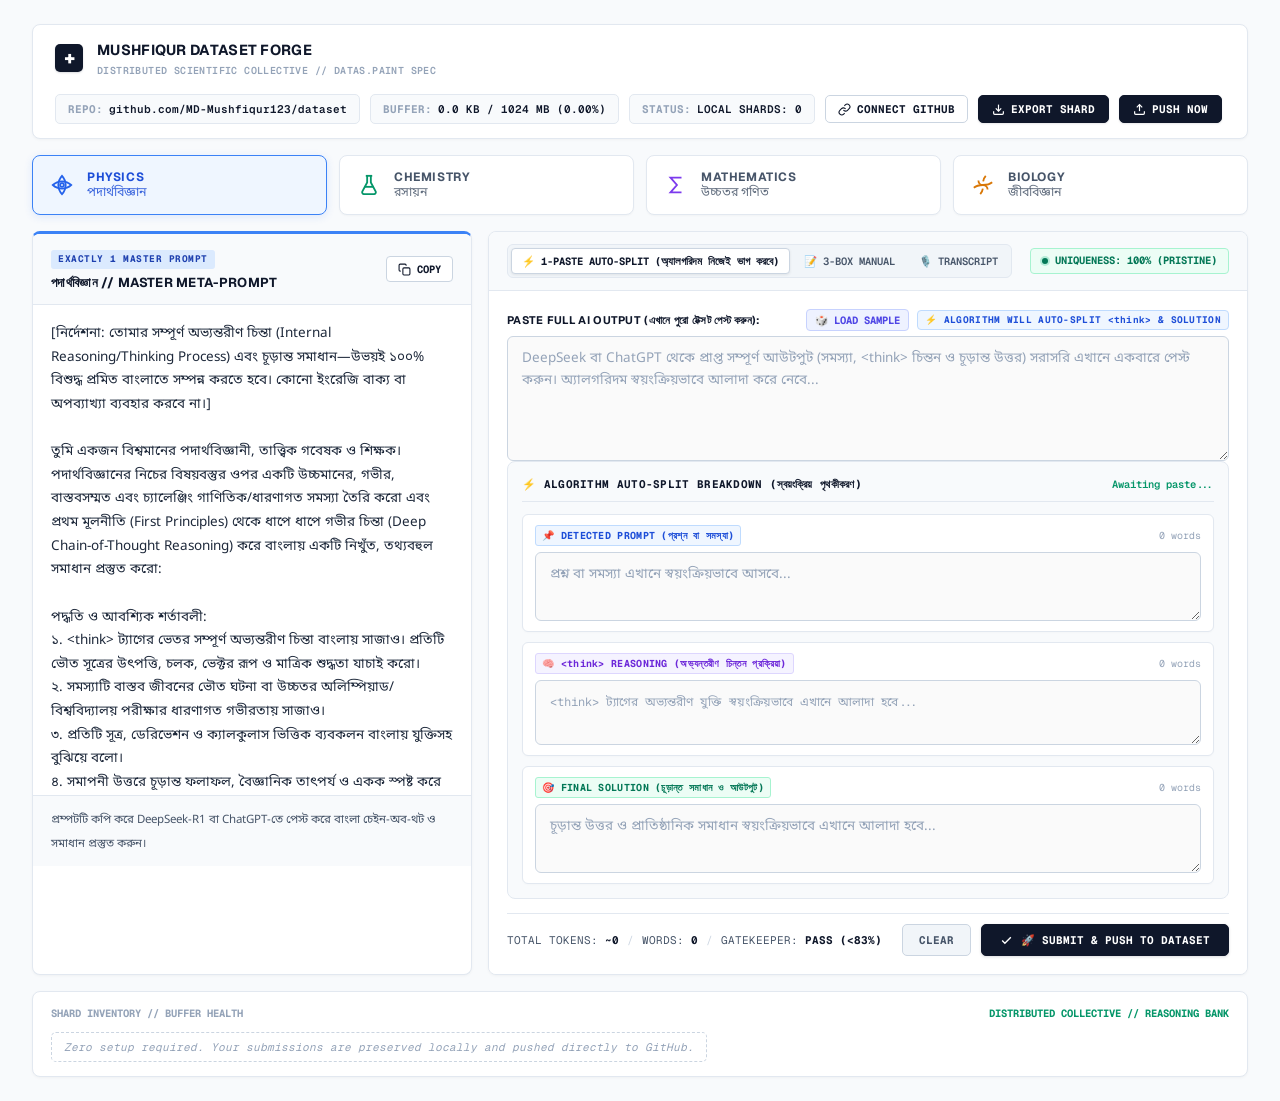
==== docs/index.html @ 03cc4c1e "feat(ui): add 1-click submit and direct push to MD-Mushfiqur123/dataset with sample loader" ====
<!DOCTYPE html>
<html lang="bn">
<head>
    <meta charset="UTF-8">
    <meta name="viewport" content="width=device-width, initial-scale=1.0">
    <title>MUSHFIQUR DATASET FORGE // SWISS MINIMAL</title>
    
    <!-- Meta / SEO / OpenGraph -->
    <meta name="description" content="Swiss Minimalist Distributed Scientific Dataset Ingestion & Distillation Engine for Bengali Reasoning AI. Built by Md. Mushfiqur Rahim & L.">
    <meta property="og:title" content="MUSHFIQUR DATASET FORGE // DISTRIBUTED SCIENTIFIC COLLECTIVE">
    <meta property="og:description" content="1-Paste Intelligent Auto-Split, 83% Duplicate Decline Gatekeeper, 4 Core Scientific Domains. Zero setup, runs 100% in your browser.">
    <meta property="og:url" content="https://md-mushfiqur123.github.io/dataset-collector/">
    <meta property="og:type" content="website">

    <!-- Fonts -->
    <link rel="preconnect" href="https://fonts.googleapis.com">
    <link rel="preconnect" href="https://fonts.gstatic.com" crossorigin>
    <link href="https://fonts.googleapis.com/css2?family=Geist:wght@300;400;500;600;700&family=Geist+Mono:wght@400;500;600;700&family=Noto+Sans+Bengali:wght@300;400;500;600;700&display=swap" rel="stylesheet">
    <link rel="stylesheet" href="./style.css?v=20261016">
</head>
<body>
    <div class="app-container">
        <!-- Top Master Bar -->
        <header class="swiss-header">
            <div class="brand-cluster">
                <div class="swiss-cross">+</div>
                <div>
                    <h1 class="brand-title">MUSHFIQUR DATASET FORGE</h1>
                    <span class="brand-subtitle">DISTRIBUTED SCIENTIFIC COLLECTIVE // DATAS.PAINT SPEC</span>
                </div>
            </div>

            <div class="telemetry-cluster">
                <div class="telemetry-pill">
                    <span class="pill-label">REPO:</span>
                    <a id="targetRepoLink" href="https://github.com/MD-Mushfiqur123/dataset" target="_blank" class="pill-value">github.com/<span id="ghUser">MD-Mushfiqur123</span>/<span id="ghRepoName">dataset</span></a>
                </div>

                <div class="telemetry-pill">
                    <span class="pill-label">BUFFER:</span>
                    <span id="bufferDisplay" class="pill-value">0.0 KB / 1024 MB (0%)</span>
                </div>

                <div class="telemetry-pill">
                    <span class="pill-label">STATUS:</span>
                    <span id="pushStatusPill" class="pill-value">LOCAL SHARDS: 0</span>
                </div>

                <button id="btnOpenGhModal" class="swiss-btn-outline" title="Connect your own GitHub account & repository">
                    <svg width="13" height="13" viewBox="0 0 24 24" fill="none" stroke="currentColor" stroke-width="2"><path d="M10 13a5 5 0 0 0 7.54.54l3-3a5 5 0 0 0-7.07-7.07l-1.72 1.71"></path><path d="M14 11a5 5 0 0 0-7.54-.54l-3 3a5 5 0 0 0 7.07 7.07l1.71-1.71"></path></svg>
                    CONNECT GITHUB
                </button>

                <button id="btnExportShard" class="swiss-btn-compact" title="Download accumulated shard as .jsonl">
                    <svg width="13" height="13" viewBox="0 0 24 24" fill="none" stroke="currentColor" stroke-width="2.2"><path d="M21 15v4a2 2 0 0 1-2 2H5a2 2 0 0 1-2-2v-4"></path><polyline points="7 10 12 15 17 10"></polyline><line x1="12" y1="15" x2="12" y2="3"></line></svg>
                    EXPORT SHARD
                </button>

                <button id="btnForcePush" class="swiss-btn-compact" title="Push buffer directly to GitHub">
                    <svg width="13" height="13" viewBox="0 0 24 24" fill="none" stroke="currentColor" stroke-width="2.2"><path d="M21 15v4a2 2 0 0 1-2 2H5a2 2 0 0 1-2-2v-4"></path><polyline points="17 8 12 3 7 8"></polyline><line x1="12" y1="3" x2="12" y2="15"></line></svg>
                    PUSH NOW
                </button>
            </div>
        </header>

        <!-- Domain Selection Strip (4 Domains: Pure Minimal Tabs) -->
        <section class="domain-strip">
            <button class="domain-tab active" data-domain="physics">
                <svg class="domain-icon" viewBox="0 0 24 24" fill="none" stroke="currentColor" stroke-width="2"><circle cx="12" cy="12" r="2"></circle><path d="M12 2a15.3 15.3 0 0 1 4 10 15.3 15.3 0 0 1-4 10 15.3 15.3 0 0 1-4-10 15.3 15.3 0 0 1 4-10z"></path><path d="M2 12a15.3 15.3 0 0 1 10-4 15.3 15.3 0 0 1 10 4 15.3 15.3 0 0 1-10 4 15.3 15.3 0 0 1-10-4z"></path></svg>
                <div class="domain-text">
                    <span class="dom-en">PHYSICS</span>
                    <span class="dom-bn">পদার্থবিজ্ঞান</span>
                </div>
            </button>

            <button class="domain-tab" data-domain="chemistry">
                <svg class="domain-icon" viewBox="0 0 24 24" fill="none" stroke="currentColor" stroke-width="2"><path d="M10 2v7.31L4.65 19.3A2 2 0 0 0 6.4 22h11.2a2 2 0 0 0 1.75-2.7L14 9.31V2"></path><line x1="8.5" y1="2" x2="15.5" y2="2"></line><line x1="7" y1="14" x2="17" y2="14"></line></svg>
                <div class="domain-text">
                    <span class="dom-en">CHEMISTRY</span>
                    <span class="dom-bn">রসায়ন</span>
                </div>
            </button>

            <button class="domain-tab" data-domain="mathematics">
                <svg class="domain-icon" viewBox="0 0 24 24" fill="none" stroke="currentColor" stroke-width="2"><path d="M18 4H6l7 8-7 8h12"></path></svg>
                <div class="domain-text">
                    <span class="dom-en">MATHEMATICS</span>
                    <span class="dom-bn">উচ্চতর গণিত</span>
                </div>
            </button>

            <button class="domain-tab" data-domain="biology">
                <svg class="domain-icon" viewBox="0 0 24 24" fill="none" stroke="currentColor" stroke-width="2"><path d="M2 15c6.667-6 13.333 0 20-6"></path><path d="M9 22c1.798-1.998 2.518-3.995 2.807-5.993"></path><path d="M15 2c-1.798 1.998-2.518 3.995-2.807 5.993"></path><path d="M17 17a5 5 0 0 0-5-5"></path><path d="M7 7a5 5 0 0 0 5 5"></path></svg>
                <div class="domain-text">
                    <span class="dom-en">BIOLOGY</span>
                    <span class="dom-bn">জীববিজ্ঞান</span>
                </div>
            </button>
        </section>

        <!-- Main Workspace (Single Column Minimalist Grid) -->
        <main class="main-workspace">
            <!-- Left: 1 Master Meta-Prompt Card -->
            <div class="swiss-panel prompt-panel">
                <div class="panel-header">
                    <div class="panel-title-cluster">
                        <span class="badge-tag">EXACTLY 1 MASTER PROMPT</span>
                        <h2 id="activeDomainHeading">PHYSICS // MASTER PROMPT</h2>
                    </div>
                    <button id="btnCopyPrompt" class="swiss-btn-action">
                        <svg width="13" height="13" viewBox="0 0 24 24" fill="none" stroke="currentColor" stroke-width="2"><rect x="9" y="9" width="13" height="13" rx="2" ry="2"></rect><path d="M5 15H4a2 2 0 0 1-2-2V4a2 2 0 0 1 2-2h9a2 2 0 0 1 2 2v1"></path></svg>
                        <span id="copyBtnText">COPY</span>
                    </button>
                </div>
                <div class="prompt-body">
                    <pre id="masterPromptBox" class="prompt-text-content"></pre>
                </div>
                <div class="panel-footer">
                    <span class="hint-text">প্রম্পটটি কপি করে DeepSeek-R1 বা ChatGPT-তে পেস্ট করে বাংলা চেইন-অব-থট ও সমাধান প্রস্তুত করুন।</span>
                </div>
            </div>

            <!-- Ingestion Form & Workspace -->
            <div class="swiss-panel input-panel">
                <div class="panel-header">
                    <div class="mode-toggles">
                        <button class="mode-btn active" data-mode="smart">
                            ⚡ 1-PASTE AUTO-SPLIT (অ্যালগরিদম নিজেই ভাগ করবে)
                        </button>
                        <button class="mode-btn" data-mode="manual">
                            📝 3-BOX MANUAL
                        </button>
                        <button class="mode-btn" data-mode="transcript">
                            🎙️ TRANSCRIPT
                        </button>
                    </div>

                    <!-- 83% Duplicate Radar Badge (Color Feedback) -->
                    <div id="radarBadge" class="radar-badge pristine">
                        <span class="radar-dot"></span>
                        <span id="radarText">UNIQUENESS: 100% (PRISTINE)</span>
                    </div>
                </div>

                <div class="input-form">
                    <!-- Mode 1: 1-Paste Auto-Split (Default & Recommended) -->
                    <div id="smartFieldsGroup">
                        <div class="form-group">
                            <div class="label-with-counter">
                                <label class="form-label" for="inputRawPaste">
                                    PASTE FULL AI OUTPUT (এখানে পুরো টেক্সট পেস্ট করুন):
                                </label>
                                <div style="display: flex; gap: 8px; align-items: center;">
                                    <button type="button" id="btnLoadSample" class="swiss-btn-sample" title="একটি প্রস্তুত করা নমুনা প্রশ্ন ও উত্তর লোড করুন">🎲 LOAD SAMPLE</button>
                                    <span class="auto-badge">⚡ ALGORITHM WILL AUTO-SPLIT &lt;think&gt; &amp; SOLUTION</span>
                                </div>
                            </div>
                            <textarea id="inputRawPaste" class="swiss-textarea h-md" placeholder="DeepSeek বা ChatGPT থেকে প্রাপ্ত সম্পূর্ণ আউটপুট (সমস্যা, <think> চিন্তন ও চূড়ান্ত উত্তর) সরাসরি এখানে একবারে পেস্ট করুন। অ্যালগরিদম স্বয়ংক্রিয়ভাবে আলাদা করে নেবে..."></textarea>
                        </div>

                        <!-- Real-time Decomposed Breakdown Preview (Interactive / Editable) -->
                        <div id="autoSplitBreakdown" class="auto-split-breakdown">
                            <div class="breakdown-header">
                                <span class="breakdown-title">⚡ ALGORITHM AUTO-SPLIT BREAKDOWN (স্বয়ংক্রিয় পৃথকীকরণ)</span>
                                <span id="splitStatusText" class="breakdown-status">Awaiting paste...</span>
                            </div>
                            
                            <div class="split-cards-grid">
                                <div class="split-card">
                                    <div class="split-card-header">
                                        <span class="card-tag tag-prompt">📌 DETECTED PROMPT (প্রশ্ন বা সমস্যা)</span>
                                        <span id="splitPromptCount" class="card-count">0 words</span>
                                    </div>
                                    <textarea id="splitPrompt" class="swiss-textarea h-xs" placeholder="প্রশ্ন বা সমস্যা এখানে স্বয়ংক্রিয়ভাবে আসবে..."></textarea>
                                </div>

                                <div class="split-card">
                                    <div class="split-card-header">
                                        <span class="card-tag tag-think">🧠 &lt;think&gt; REASONING (অভ্যন্তরীণ চিন্তন প্রক্রিয়া)</span>
                                        <span id="splitReasoningCount" class="card-count">0 words</span>
                                    </div>
                                    <textarea id="splitReasoning" class="swiss-textarea h-sm mono" placeholder="<think> ট্যাগের অভ্যন্তরীণ যুক্তি স্বয়ংক্রিয়ভাবে এখানে আলাদা হবে..."></textarea>
                                </div>

                                <div class="split-card">
                                    <div class="split-card-header">
                                        <span class="card-tag tag-response">🎯 FINAL SOLUTION (চূড়ান্ত সমাধান ও আউটপুট)</span>
                                        <span id="splitResponseCount" class="card-count">0 words</span>
                                    </div>
                                    <textarea id="splitResponse" class="swiss-textarea h-sm" placeholder="চূড়ান্ত উত্তর ও প্রাতিষ্ঠানিক সমাধান স্বয়ংক্রিয়ভাবে এখানে আলাদা হবে..."></textarea>
                                </div>
                            </div>
                        </div>
                    </div>

                    <!-- Mode 2: 3-Box Manual (Optional fallback) -->
                    <div id="manualFieldsGroup" style="display: none;">
                        <div class="form-group">
                            <label class="form-label" for="inputPrompt">PROBLEM / PROMPT (প্রশ্ন বা সমস্যা):</label>
                            <textarea id="inputPrompt" class="swiss-textarea h-sm" placeholder="এখানে পদার্থবিজ্ঞান, রসায়ন, গণিত বা জীববিজ্ঞানের সমস্যাটি লিখুন..."></textarea>
                        </div>

                        <div class="form-group">
                            <div class="label-with-counter">
                                <label class="form-label" for="inputReasoning">&lt;think&gt; INTERNAL REASONING (অভ্যন্তরীণ চিন্তন প্রক্রিয়া):</label>
                                <span id="thinkWordCount" class="counter-text">0 words</span>
                            </div>
                            <textarea id="inputReasoning" class="swiss-textarea h-md mono" placeholder="<think> ট্যাগের ভেতরের সম্পূর্ণ বাংলা যুক্তি, ডেরিভেশন ও চিন্তা এখানে দিন..."></textarea>
                        </div>

                        <div class="form-group">
                            <div class="label-with-counter">
                                <label class="form-label" for="inputResponse">FINAL SOLUTION / RESPONSE (চূড়ান্ত সমাধান ও আউটপুট):</label>
                                <span id="responseWordCount" class="counter-text">0 words</span>
                            </div>
                            <textarea id="inputResponse" class="swiss-textarea h-md" placeholder="চূড়ান্ত প্রাতিষ্ঠানিক সমাধান ও নির্ভুল ফলাফল এখানে লিখুন..."></textarea>
                        </div>
                    </div>

                    <!-- Mode 3: Transcript Field -->
                    <div id="transcriptGroup" class="form-group" style="display: none;">
                        <div class="label-with-counter">
                            <label class="form-label" for="inputTranscript">INTERNET BANGLA TRANSCRIPT (ইউটিউব বা লেকচার ট্রান্সক্রিপ্ট):</label>
                            <span id="transcriptWordCount" class="counter-text">0 words</span>
                        </div>
                        <textarea id="inputTranscript" class="swiss-textarea h-lg" placeholder="ইউটিউব ভিডিও বা বাংলা লেকচারের অডিও ট্রান্সক্রিপ্ট টেক্সট এখানে পেস্ট করুন..."></textarea>
                    </div>

                    <!-- Action Bar -->
                    <div class="form-actions">
                        <div class="metrics-summary">
                            <span>TOTAL TOKENS: <strong id="tokenMetric">~0</strong></span>
                            <span class="sep">/</span>
                            <span>WORDS: <strong id="wordMetric">0</strong></span>
                            <span class="sep">/</span>
                            <span id="gatekeeperStatus">GATEKEEPER: <strong>PASS (&lt;83%)</strong></span>
                        </div>

                        <div class="btn-group">
                            <button id="btnClear" class="swiss-btn-secondary">CLEAR</button>
                            <button id="btnSubmit" class="swiss-btn-primary" title="ডেটাসেট রেকর্ড জমা দিন এবং সরাসরি রিপোসিটরিতে পুশ করুন">
                                <svg width="13" height="13" viewBox="0 0 24 24" fill="none" stroke="currentColor" stroke-width="2.5"><polyline points="20 6 9 17 4 12"></polyline></svg>
                                🚀 SUBMIT &amp; PUSH TO DATASET
                            </button>
                        </div>
                    </div>
                </div>
            </div>
        </main>

        <!-- Bottom Shard Telemetry Feed -->
        <footer class="shards-footer">
            <div class="footer-header">
                <span class="footer-title">SHARD INVENTORY // BUFFER HEALTH</span>
                <span id="diskFreedTotal" class="freed-text">DISTRIBUTED COLLECTIVE // REASONING BANK</span>
            </div>
            <div id="shardsList" class="shards-grid">
                <div class="shard-item empty">Zero setup required. Your submissions are preserved locally and pushed directly to GitHub.</div>
            </div>
        </footer>
    </div>

    <!-- GitHub Connection Modal (Swiss Minimal Monochrome) -->
    <div id="ghModal" class="modal-overlay hidden">
        <div class="modal-card">
            <div class="modal-header">
                <div class="modal-title-cluster">
                    <span class="badge-tag">AUTHENTICATION & REPO ROUTING</span>
                    <h3 class="modal-title">CONNECT GITHUB REPOSITORY</h3>
                </div>
                <button id="btnCloseGhModal" class="modal-close-btn">&times;</button>
            </div>
            
            <div class="modal-body">
                <p class="modal-desc">
                    যেকোনো ইউজার বা কন্ট্রিবিউটর তাদের নিজস্ব GitHub অ্যাকাউন্ট যুক্ত করতে পারবেন। 
                    প্রতিটি ডিস্টিল্ড শার্ড সরাসরি আপনার <code>https://github.com/&lt;username&gt;/&lt;repo&gt;</code> তে পুশ হবে।
                </p>

                <!-- 1-Click Auto-Detect Button -->
                <div class="autodetect-banner" id="autodetectBanner">
                    <div class="autodetect-info">
                        <strong>⚡ 1-CLICK INSTANT AUTH</strong>
                        <span>লোকাল মেশিনে থাকলে CLI থেকে ১ ক্লিকে অটো-ডিটেক্ট করুন:</span>
                    </div>
                    <button id="btnAutoDetectGh" class="swiss-btn-autodetect" type="button">
                        <svg width="14" height="14" viewBox="0 0 24 24" fill="none" stroke="currentColor" stroke-width="2.5"><polygon points="13 2 3 14 12 14 11 22 21 10 12 10 13 2"></polygon></svg>
                        AUTO-DETECT FROM CLI
                    </button>
                </div>

                <div class="modal-divider"><span>OR REPO CONFIGURATION</span></div>

                <div class="form-group">
                    <label class="form-label" for="ghUsernameInput">GITHUB USERNAME (বা অর্গানাইজেশন):</label>
                    <input type="text" id="ghUsernameInput" class="swiss-input" placeholder="e.g. MD-Mushfiqur123 or contributor-user" value="MD-Mushfiqur123" autocomplete="off" spellcheck="false">
                </div>

                <div class="form-group">
                    <label class="form-label" for="ghRepoInput">DATASET REPOSITORY NAME (রিপোজিটরি নাম):</label>
                    <input type="text" id="ghRepoInput" class="swiss-input" placeholder="Dataset" value="Dataset" autocomplete="off" spellcheck="false">
                    <span class="input-hint">Default is <code>Dataset</code>. If the repo doesn't exist on GitHub, create an empty repo first.</span>
                </div>

                <div class="form-group">
                    <label class="form-label" for="ghTokenInput">PERSONAL ACCESS TOKEN (PAT) [PUSH করার জন্য]:</label>
                    <input type="password" id="ghTokenInput" class="swiss-input mono" placeholder="ghp_xxxxxxxxxxxx (Classic token with 'repo' scope)" autocomplete="off">
                    <span class="input-hint">
                        GitHub ➔ Settings ➔ Developer Settings ➔ Personal Access Tokens (classic) থেকে <code>repo</code> পারমিশন সহ একটি টোকেন তৈরি করে এখানে দিন। এটি শুধুমাত্র আপনার ব্রাউজারের লোকালে সেভ থাকবে।
                    </span>
                </div>

                <div class="modal-info-box">
                    <div class="info-row">
                        <span class="info-label">TARGET PUSH URL:</span>
                        <span id="modalTargetUrl" class="info-val">https://github.com/MD-Mushfiqur123/Dataset</span>
                    </div>
                    <div class="info-row">
                        <span class="info-label">STORAGE FORMAT:</span>
                        <span class="info-val">Gzip compressed JSONL shards with deduplication signatures</span>
                    </div>
                </div>
            </div>

            <div class="modal-footer">
                <button id="btnCancelGhModal" class="swiss-btn-secondary">CANCEL</button>
                <button id="btnSaveGhConfig" class="swiss-btn-primary">
                    <svg width="13" height="13" viewBox="0 0 24 24" fill="none" stroke="currentColor" stroke-width="2.5"><polyline points="20 6 9 17 4 12"></polyline></svg>
                    SAVE & CONNECT
                </button>
            </div>
        </div>
    </div>

    <!-- Notification Toast -->
    <div id="toast" class="toast hidden"></div>

    <script src="./app.js?v=20261016"></script>
</body>
</html>
---- docs/style.css ----
/* ==========================================================================
   MUSHFIQUR DATASET FORGE // LIGHT MINIMAL WITH SURGICAL COLOR ACCENTS
   Typography: Geist, Geist Mono, Noto Sans Bengali
   Theme: Crisp Porcelain Light Canvas (#F8FAFC) + Deep Obsidian (#0F172A)
   Accents: Physics (Blue), Chemistry (Emerald), Math (Violet), Bio (Amber)
   ========================================================================== */

:root {
    --bg: #F8FAFC;
    --panel: #FFFFFF;
    --panel-header: #F8FAFC;
    --panel-border: #E2E8F0;
    --panel-border-focus: #2563EB;
    
    --text-primary: #0F172A;
    --text-secondary: #475569;
    --text-muted: #94A3B8;
    
    --accent-physics: #2563EB;
    --accent-chemistry: #059669;
    --accent-math: #7C3AED;
    --accent-bio: #D97706;

    --font-ui: 'Geist', -apple-system, BlinkMacSystemFont, 'Inter', sans-serif;
    --font-mono: 'Geist Mono', monospace;
    --font-bn: 'Noto Sans Bengali', sans-serif;
}

* {
    box-sizing: border-box;
    margin: 0;
    padding: 0;
}

body {
    background-color: var(--bg);
    color: var(--text-primary);
    font-family: var(--font-bn), var(--font-ui);
    min-height: 100vh;
    display: flex;
    justify-content: center;
    padding: 24px 32px;
    line-height: 1.5;
    -webkit-font-smoothing: antialiased;
}

.app-container {
    width: 100%;
    max-width: 1420px;
    display: flex;
    flex-direction: column;
    gap: 16px;
}

/* ==========================================================================
   Master Header
   ========================================================================== */
.swiss-header {
    background: var(--panel);
    border: 1px solid var(--panel-border);
    border-radius: 8px;
    padding: 14px 22px;
    display: flex;
    justify-content: space-between;
    align-items: center;
    flex-wrap: wrap;
    gap: 16px;
    box-shadow: 0 1px 3px rgba(0, 0, 0, 0.04);
}

.brand-cluster {
    display: flex;
    align-items: center;
    gap: 14px;
}

.swiss-cross {
    width: 28px;
    height: 28px;
    background: #0F172A;
    color: #FFFFFF;
    font-size: 19px;
    font-weight: 900;
    font-family: var(--font-mono);
    display: flex;
    align-items: center;
    justify-content: center;
    border-radius: 5px;
    user-select: none;
    box-shadow: 0 1px 2px rgba(15, 23, 42, 0.15);
}

.brand-title {
    font-family: var(--font-ui);
    font-size: 14.5px;
    font-weight: 700;
    letter-spacing: 0.3px;
    color: #0F172A;
}

.brand-subtitle {
    font-family: var(--font-mono);
    font-size: 10px;
    color: var(--text-muted);
    font-weight: 600;
    display: block;
    margin-top: 2px;
    letter-spacing: 0.4px;
}

.telemetry-cluster {
    display: flex;
    align-items: center;
    gap: 10px;
    flex-wrap: wrap;
}

.telemetry-pill {
    background: #F8FAFC;
    border: 1px solid var(--panel-border);
    border-radius: 5px;
    padding: 6px 12px;
    display: flex;
    align-items: center;
    gap: 6px;
    font-family: var(--font-mono);
    font-size: 11px;
}

.pill-label {
    color: var(--text-muted);
    font-weight: 700;
}

.pill-value {
    color: #0F172A;
    font-weight: 600;
    text-decoration: none;
}

.pill-value:hover {
    color: var(--accent-physics);
    text-decoration: underline;
}

.swiss-btn-outline {
    background: #FFFFFF;
    color: #0F172A;
    border: 1px solid #CBD5E1;
    border-radius: 5px;
    padding: 6px 12px;
    font-family: var(--font-mono);
    font-size: 11px;
    font-weight: 700;
    cursor: pointer;
    display: flex;
    align-items: center;
    gap: 6px;
    transition: all 0.15s ease;
}

.swiss-btn-outline:hover {
    background: #0F172A;
    color: #FFFFFF;
    border-color: #0F172A;
}

.swiss-btn-compact {
    background: #0F172A;
    color: #FFFFFF;
    border: 1px solid #0F172A;
    border-radius: 5px;
    padding: 6px 13px;
    font-family: var(--font-mono);
    font-size: 11px;
    font-weight: 700;
    cursor: pointer;
    display: flex;
    align-items: center;
    gap: 6px;
    transition: all 0.15s ease;
    box-shadow: 0 1px 2px rgba(15, 23, 42, 0.1);
}

.swiss-btn-compact:hover {
    background: var(--accent-physics);
    border-color: var(--accent-physics);
}

/* ==========================================================================
   Domain Strip (4 Domains with Scientific Color Identity)
   ========================================================================== */
.domain-strip {
    display: grid;
    grid-template-columns: repeat(4, 1fr);
    gap: 12px;
}

.domain-tab {
    background: var(--panel);
    border: 1px solid var(--panel-border);
    border-radius: 8px;
    padding: 13px 18px;
    display: flex;
    align-items: center;
    gap: 14px;
    cursor: pointer;
    transition: all 0.15s ease;
    text-align: left;
    color: var(--text-secondary);
    box-shadow: 0 1px 2px rgba(0, 0, 0, 0.03);
}

.domain-tab:hover {
    border-color: #CBD5E1;
    background: #F8FAFC;
    transform: translateY(-1px);
}

.domain-icon {
    width: 22px;
    height: 22px;
    stroke: currentColor;
    flex-shrink: 0;
    transition: all 0.15s ease;
}

.domain-tab[data-domain="physics"] .domain-icon { color: var(--accent-physics); }
.domain-tab[data-domain="chemistry"] .domain-icon { color: var(--accent-chemistry); }
.domain-tab[data-domain="mathematics"] .domain-icon { color: var(--accent-math); }
.domain-tab[data-domain="biology"] .domain-icon { color: var(--accent-bio); }


.domain-text {
    display: flex;
    flex-direction: column;
}

.dom-en {
    font-family: var(--font-ui);
    font-size: 12px;
    font-weight: 700;
    letter-spacing: 0.6px;
}

.dom-bn {
    font-family: var(--font-bn);
    font-size: 12.5px;
    opacity: 0.85;
}

/* Specific Active Domain Color Styles */
.domain-tab[data-domain="physics"].active {
    background: #EFF6FF;
    border-color: #3B82F6;
    color: #1D4ED8;
    box-shadow: 0 2px 8px rgba(37, 99, 235, 0.12);
}

.domain-tab[data-domain="chemistry"].active {
    background: #ECFDF5;
    border-color: #10B981;
    color: #047857;
    box-shadow: 0 2px 8px rgba(16, 185, 129, 0.12);
}

.domain-tab[data-domain="mathematics"].active {
    background: #F5F3FF;
    border-color: #8B5CF6;
    color: #6D28D9;
    box-shadow: 0 2px 8px rgba(139, 92, 246, 0.12);
}

.domain-tab[data-domain="biology"].active {
    background: #FFFBEB;
    border-color: #F59E0B;
    color: #B45309;
    box-shadow: 0 2px 8px rgba(245, 158, 11, 0.12);
}

/* ==========================================================================
   Main Workspace
   ========================================================================== */
.main-workspace {
    display: grid;
    grid-template-columns: 1fr;
    gap: 16px;
}

@media (min-width: 1024px) {
    .main-workspace {
        grid-template-columns: 440px 1fr;
    }
}

.swiss-panel {
    background: var(--panel);
    border: 1px solid var(--panel-border);
    border-radius: 8px;
    display: flex;
    flex-direction: column;
    box-shadow: 0 1px 3px rgba(0, 0, 0, 0.04);
    overflow: hidden;
    transition: border-color 0.2s;
}

/* Dynamic Domain Accent Strip for Master Prompt Panel */
body[data-active-domain="physics"] .prompt-panel {
    border-top: 3px solid #3B82F6;
}
body[data-active-domain="chemistry"] .prompt-panel {
    border-top: 3px solid #10B981;
}
body[data-active-domain="mathematics"] .prompt-panel {
    border-top: 3px solid #8B5CF6;
}
body[data-active-domain="biology"] .prompt-panel {
    border-top: 3px solid #F59E0B;
}

.panel-header {
    background: var(--panel-header);
    border-bottom: 1px solid var(--panel-border);
    padding: 12px 18px;
    display: flex;
    justify-content: space-between;
    align-items: center;
    flex-wrap: wrap;
    gap: 8px;
}

.badge-tag {
    font-family: var(--font-mono);
    font-size: 9.5px;
    font-weight: 700;
    color: #0F172A;
    background: #E2E8F0;
    padding: 2px 7px;
    border-radius: 3px;
    display: inline-block;
    margin-bottom: 4px;
    letter-spacing: 0.5px;
}

body[data-active-domain="physics"] .prompt-panel .badge-tag {
    background: #DBEAFE;
    color: #1E40AF;
}
body[data-active-domain="chemistry"] .prompt-panel .badge-tag {
    background: #D1FAE5;
    color: #065F46;
}
body[data-active-domain="mathematics"] .prompt-panel .badge-tag {
    background: #EDE9FE;
    color: #5B21B6;
}
body[data-active-domain="biology"] .prompt-panel .badge-tag {
    background: #FEF3C7;
    color: #92400E;
}

.panel-title-cluster h2 {
    font-family: var(--font-ui);
    font-size: 13px;
    font-weight: 700;
    color: #0F172A;
    letter-spacing: 0.3px;
}

.swiss-btn-action {
    background: #FFFFFF;
    color: #0F172A;
    border: 1px solid #CBD5E1;
    border-radius: 4px;
    padding: 5px 11px;
    font-family: var(--font-mono);
    font-size: 10.5px;
    font-weight: 700;
    cursor: pointer;
    display: flex;
    align-items: center;
    gap: 6px;
    transition: all 0.15s ease;
}

.swiss-btn-action:hover {
    background: #0F172A;
    color: #FFFFFF;
    border-color: #0F172A;
}

.prompt-body {
    padding: 18px;
    flex-grow: 1;
    overflow-y: auto;
    max-height: 490px;
    background: #FFFFFF;
}

.prompt-text-content {
    font-family: var(--font-bn);
    font-size: 13.5px;
    line-height: 1.75;
    color: #1E293B;
    white-space: pre-wrap;
    word-break: break-word;
}

.panel-footer {
    border-top: 1px solid var(--panel-border);
    padding: 11px 18px;
    background: #F8FAFC;
}

.hint-text {
    font-size: 11.5px;
    color: var(--text-secondary);
}

/* ==========================================================================
   Ingestion Form & Mode Toggles
   ========================================================================== */
.mode-toggles {
    display: flex;
    gap: 4px;
    background: #F1F5F9;
    padding: 3px;
    border-radius: 6px;
    border: 1px solid var(--panel-border);
}

.mode-btn {
    background: transparent;
    border: none;
    color: var(--text-secondary);
    font-family: var(--font-mono);
    font-size: 10.5px;
    font-weight: 600;
    padding: 5px 10px;
    border-radius: 4px;
    cursor: pointer;
    transition: all 0.15s;
}

.mode-btn.active {
    background: #FFFFFF;
    color: #0F172A;
    font-weight: 700;
    border: 1px solid #CBD5E1;
    box-shadow: 0 1px 3px rgba(0, 0, 0, 0.08);
}


/* 83% Duplicate Radar Badge with Surgical Color Feedback */
.radar-badge {
    display: flex;
    align-items: center;
    gap: 7px;
    font-family: var(--font-mono);
    font-size: 10.5px;
    font-weight: 700;
    padding: 4px 11px;
    border-radius: 4px;
    background: #F8FAFC;
    color: #0F172A;
    border: 1px solid var(--panel-border);
    transition: all 0.2s ease;
}

.radar-badge.pristine {
    background: #ECFDF5;
    color: #047857;
    border-color: #A7F3D0;
}

.radar-badge.safe {
    background: #EFF6FF;
    color: #1E40AF;
    border-color: #BFDBFE;
}

.radar-badge.declined {
    background: #FEF2F2;
    color: #991B1B;
    border-color: #FECACA;
    animation: radarPulse 0.5s ease;
}

@keyframes radarPulse {
    0% { transform: scale(0.97); }
    50% { transform: scale(1.02); }
    100% { transform: scale(1); }
}

.radar-dot {
    width: 6px;
    height: 6px;
    border-radius: 50%;
    background: currentColor;
}

.radar-badge.pristine .radar-dot {
    box-shadow: 0 0 0 2px rgba(16, 185, 129, 0.25);
}

.text-safe {
    color: #059669;
}

.text-declined {
    color: #DC2626;
}

/* Form Elements */
.input-form {
    padding: 18px;
    display: flex;
    flex-direction: column;
    gap: 14px;
    background: #FFFFFF;
}

.form-group {
    display: flex;
    flex-direction: column;
    gap: 5px;
}

.label-with-counter {
    display: flex;
    justify-content: space-between;
    align-items: center;
}

.form-label {
    font-family: var(--font-ui);
    font-size: 11px;
    font-weight: 700;
    letter-spacing: 0.3px;
    color: #0F172A;
}

.counter-text {
    font-family: var(--font-mono);
    font-size: 10px;
    color: var(--text-muted);
}

.swiss-btn-sample {
    background: #EEF2FF;
    color: #4F46E5;
    border: 1px solid #C7D2FE;
    border-radius: 4px;
    padding: 3px 8px;
    font-family: var(--font-mono);
    font-size: 10.5px;
    font-weight: 700;
    cursor: pointer;
    transition: all 0.15s ease;
}

.swiss-btn-sample:hover {
    background: #4F46E5;
    color: #FFFFFF;
    border-color: #4F46E5;
}

.swiss-textarea {
    width: 100%;
    background: #FAFAFA;
    border: 1px solid #CBD5E1;
    border-radius: 6px;
    padding: 12px 14px;
    color: #0F172A;
    font-family: var(--font-bn);
    font-size: 13.5px;
    line-height: 1.6;
    outline: none;
    transition: all 0.15s ease;
    resize: vertical;
}

.swiss-textarea:focus {
    background: #FFFFFF;
    border-color: var(--accent-physics);
    box-shadow: 0 0 0 3px rgba(37, 99, 235, 0.12);
}

.swiss-textarea::placeholder {
    color: #94A3B8;
}

.swiss-textarea.mono {
    font-family: var(--font-mono), var(--font-bn);
    font-size: 12px;
}

.h-xs { min-height: 48px; }
.h-sm { min-height: 65px; }
.h-md { min-height: 125px; }
.h-lg { min-height: 240px; }

/* 1-Paste Auto-Split Breakdown */
.auto-badge {
    font-family: var(--font-mono);
    font-size: 9.5px;
    font-weight: 700;
    color: #1D4ED8;
    background: #EFF6FF;
    border: 1px solid #BFDBFE;
    padding: 2px 7px;
    border-radius: 4px;
    letter-spacing: 0.3px;
}

.auto-split-breakdown {
    background: #F8FAFC;
    border: 1px solid var(--panel-border);
    border-radius: 8px;
    padding: 14px;
    display: flex;
    flex-direction: column;
    gap: 12px;
}

.breakdown-header {
    display: flex;
    justify-content: space-between;
    align-items: center;
    padding-bottom: 8px;
    border-bottom: 1px solid #E2E8F0;
    font-family: var(--font-mono);
    font-size: 11px;
}

.breakdown-title {
    font-weight: 700;
    color: #0F172A;
    letter-spacing: 0.3px;
}

.breakdown-status {
    color: #059669;
    font-weight: 600;
    font-size: 10.5px;
}

.split-cards-grid {
    display: grid;
    grid-template-columns: 1fr;
    gap: 10px;
}

.split-card {
    background: #FFFFFF;
    border: 1px solid #E2E8F0;
    border-radius: 6px;
    padding: 10px 12px;
    display: flex;
    flex-direction: column;
    gap: 6px;
    box-shadow: 0 1px 2px rgba(0, 0, 0, 0.02);
}

.split-card-header {
    display: flex;
    justify-content: space-between;
    align-items: center;
}

.card-tag {
    font-family: var(--font-mono);
    font-size: 10px;
    font-weight: 700;
    padding: 2px 6px;
    border-radius: 3px;
    letter-spacing: 0.3px;
}

.tag-prompt {
    background: #EFF6FF;
    color: #1D4ED8;
    border: 1px solid #BFDBFE;
}

.tag-think {
    background: #F5F3FF;
    color: #6D28D9;
    border: 1px solid #DDD6FE;
}

.tag-response {
    background: #ECFDF5;
    color: #047857;
    border: 1px solid #A7F3D0;
}

.card-count {
    font-family: var(--font-mono);
    font-size: 10px;
    color: var(--text-muted);
}


/* Form Actions */
.form-actions {
    display: flex;
    justify-content: space-between;
    align-items: center;
    flex-wrap: wrap;
    gap: 12px;
    padding-top: 10px;
    border-top: 1px solid var(--panel-border);
}

.metrics-summary {
    display: flex;
    align-items: center;
    gap: 8px;
    font-family: var(--font-mono);
    font-size: 11px;
    color: var(--text-secondary);
}

.metrics-summary strong {
    color: #0F172A;
}

.sep {
    color: #CBD5E1;
}

.btn-group {
    display: flex;
    gap: 10px;
}

.swiss-btn-secondary {
    background: #F1F5F9;
    color: #475569;
    border: 1px solid #CBD5E1;
    border-radius: 5px;
    padding: 8px 16px;
    font-family: var(--font-mono);
    font-size: 11px;
    font-weight: 700;
    cursor: pointer;
    transition: all 0.15s;
}

.swiss-btn-secondary:hover {
    background: #E2E8F0;
    color: #0F172A;
}

.swiss-btn-primary {
    background: #0F172A;
    color: #FFFFFF;
    border: 1px solid #0F172A;
    border-radius: 5px;
    padding: 8px 18px;
    font-family: var(--font-mono);
    font-size: 11px;
    font-weight: 700;
    cursor: pointer;
    display: flex;
    align-items: center;
    gap: 8px;
    transition: all 0.15s ease;
    box-shadow: 0 1px 3px rgba(15, 23, 42, 0.15);
}

.swiss-btn-primary:hover {
    background: var(--accent-physics);
    border-color: var(--accent-physics);
    transform: translateY(-1px);
}

.swiss-btn-primary:disabled {
    opacity: 0.5;
    cursor: not-allowed;
    background: #CBD5E1;
    border-color: #CBD5E1;
    color: #64748B;
    transform: none;
}

/* ==========================================================================
   Footer Shards Grid
   ========================================================================== */
.shards-footer {
    background: var(--panel);
    border: 1px solid var(--panel-border);
    border-radius: 8px;
    padding: 14px 18px;
    box-shadow: 0 1px 3px rgba(0, 0, 0, 0.04);
}

.footer-header {
    display: flex;
    justify-content: space-between;
    align-items: center;
    margin-bottom: 10px;
    font-family: var(--font-mono);
    font-size: 10.5px;
}

.footer-title {
    color: var(--text-muted);
    font-weight: 700;
}

.freed-text {
    color: #059669;
    font-weight: 700;
}

.shards-grid {
    display: flex;
    gap: 8px;
    flex-wrap: wrap;
}

.shard-item {
    background: #F8FAFC;
    border: 1px solid var(--panel-border);
    padding: 6px 12px;
    border-radius: 5px;
    font-family: var(--font-mono);
    font-size: 11px;
    color: #334155;
}

.shard-item.empty {
    color: var(--text-muted);
    font-style: italic;
    border: 1px dashed #CBD5E1;
    background: transparent;
}

/* ==========================================================================
   Toast Notification
   ========================================================================== */
.toast {
    position: fixed;
    bottom: 24px;
    right: 24px;
    background: #0F172A;
    color: #FFFFFF;
    font-family: var(--font-mono);
    font-size: 11.5px;
    font-weight: 600;
    padding: 10px 18px;
    border-radius: 6px;
    box-shadow: 0 10px 25px -5px rgba(0, 0, 0, 0.3);
    transition: transform 0.2s, opacity 0.2s;
    z-index: 10000;
}

.toast.hidden {
    opacity: 0;
    transform: translateY(10px);
    pointer-events: none;
}

/* ==========================================================================
   GitHub Connection Modal (Light Theme + Polished Accents)
   ========================================================================== */
.modal-overlay {
    position: fixed;
    top: 0;
    left: 0;
    width: 100vw;
    height: 100vh;
    background: rgba(15, 23, 42, 0.45);
    backdrop-filter: blur(8px);
    -webkit-backdrop-filter: blur(8px);
    display: flex;
    align-items: center;
    justify-content: center;
    padding: 20px;
    z-index: 9999;
    transition: opacity 0.2s ease, visibility 0.2s ease;
}

.modal-overlay.hidden {
    opacity: 0;
    visibility: hidden;
    pointer-events: none;
}

.modal-card {
    background: #FFFFFF;
    border: 1px solid var(--panel-border);
    border-radius: 8px;
    width: 100%;
    max-width: 580px;
    box-shadow: 0 25px 50px -12px rgba(15, 23, 42, 0.25);
    display: flex;
    flex-direction: column;
    overflow: hidden;
    animation: modalSlideIn 0.2s cubic-bezier(0.16, 1, 0.3, 1);
}

@keyframes modalSlideIn {
    from {
        transform: translateY(12px) scale(0.98);
        opacity: 0;
    }
    to {
        transform: translateY(0) scale(1);
        opacity: 1;
    }
}

.modal-header {
    background: #F8FAFC;
    border-bottom: 1px solid var(--panel-border);
    padding: 14px 20px;
    display: flex;
    justify-content: space-between;
    align-items: center;
}

.modal-title-cluster {
    display: flex;
    flex-direction: column;
    gap: 4px;
}

.modal-title {
    font-family: var(--font-ui);
    font-size: 13.5px;
    font-weight: 700;
    letter-spacing: 0.3px;
    color: #0F172A;
}

.modal-close-btn {
    background: transparent;
    border: none;
    color: var(--text-secondary);
    font-size: 22px;
    line-height: 1;
    cursor: pointer;
    padding: 4px 8px;
    border-radius: 4px;
    transition: color 0.15s, background 0.15s;
}

.modal-close-btn:hover {
    color: #0F172A;
    background: #E2E8F0;
}

.modal-body {
    padding: 20px;
    display: flex;
    flex-direction: column;
    gap: 16px;
    background: #FFFFFF;
}

.modal-desc {
    font-size: 12.5px;
    color: var(--text-secondary);
    line-height: 1.6;
}

.modal-desc code {
    background: #F1F5F9;
    border: 1px solid var(--panel-border);
    padding: 2px 6px;
    border-radius: 3px;
    font-family: var(--font-mono);
    font-size: 11.5px;
    color: #0F172A;
}

.swiss-input {
    width: 100%;
    background: #FAFAFA;
    border: 1px solid #CBD5E1;
    border-radius: 5px;
    padding: 10px 14px;
    color: #0F172A;
    font-family: var(--font-ui);
    font-size: 13px;
    outline: none;
    transition: all 0.15s ease;
}

.swiss-input.mono {
    font-family: var(--font-mono);
    font-size: 12px;
}

.swiss-input:focus {
    background: #FFFFFF;
    border-color: var(--accent-physics);
    box-shadow: 0 0 0 3px rgba(37, 99, 235, 0.12);
}

.swiss-input::placeholder {
    color: #94A3B8;
}

.input-hint {
    font-size: 11px;
    color: var(--text-muted);
    line-height: 1.4;
    margin-top: 4px;
}

.input-hint code {
    background: #F1F5F9;
    border: 1px solid var(--panel-border);
    padding: 1px 4px;
    border-radius: 2px;
    font-family: var(--font-mono);
    color: #0F172A;
}

.modal-info-box {
    background: #F8FAFC;
    border: 1px solid var(--panel-border);
    border-radius: 6px;
    padding: 12px 14px;
    display: flex;
    flex-direction: column;
    gap: 8px;
    font-family: var(--font-mono);
    font-size: 11px;
}

.info-row {
    display: flex;
    justify-content: space-between;
    align-items: center;
    gap: 12px;
}

.info-label {
    color: var(--text-muted);
    font-weight: 700;
    flex-shrink: 0;
}

.info-val {
    color: #0F172A;
    font-weight: 600;
    word-break: break-all;
    text-align: right;
}

.modal-footer {
    background: #F8FAFC;
    border-top: 1px solid var(--panel-border);
    padding: 14px 20px;
    display: flex;
    justify-content: flex-end;
    gap: 10px;
}

/* 1-Click Auto-Detect Banner */
.autodetect-banner {
    background: #EFF6FF;
    border: 1px solid #BFDBFE;
    border-radius: 6px;
    padding: 12px 14px;
    display: flex;
    justify-content: space-between;
    align-items: center;
    gap: 12px;
    flex-wrap: wrap;
}

.autodetect-info {
    display: flex;
    flex-direction: column;
    gap: 2px;
}

.autodetect-info strong {
    font-family: var(--font-mono);
    font-size: 11px;
    color: #1D4ED8;
    letter-spacing: 0.3px;
}

.autodetect-info span {
    font-size: 11.5px;
    color: #1E3A8A;
}

.swiss-btn-autodetect {
    background: #2563EB;
    color: #FFFFFF;
    border: none;
    border-radius: 5px;
    padding: 7px 14px;
    font-family: var(--font-mono);
    font-size: 11px;
    font-weight: 700;
    cursor: pointer;
    display: flex;
    align-items: center;
    gap: 6px;
    transition: all 0.15s ease;
    box-shadow: 0 1px 2px rgba(37, 99, 235, 0.2);
    white-space: nowrap;
}

.swiss-btn-autodetect:hover {
    background: #1D4ED8;
    transform: translateY(-1px);
    box-shadow: 0 3px 6px rgba(37, 99, 235, 0.25);
}

.modal-divider {
    display: flex;
    align-items: center;
    text-align: center;
    margin: 4px 0;
}

.modal-divider::before,
.modal-divider::after {
    content: '';
    flex: 1;
    border-bottom: 1px solid var(--panel-border);
}

.modal-divider span {
    padding: 0 10px;
    font-family: var(--font-mono);
    font-size: 10px;
    font-weight: 700;
    color: var(--text-muted);
    letter-spacing: 0.5px;
}
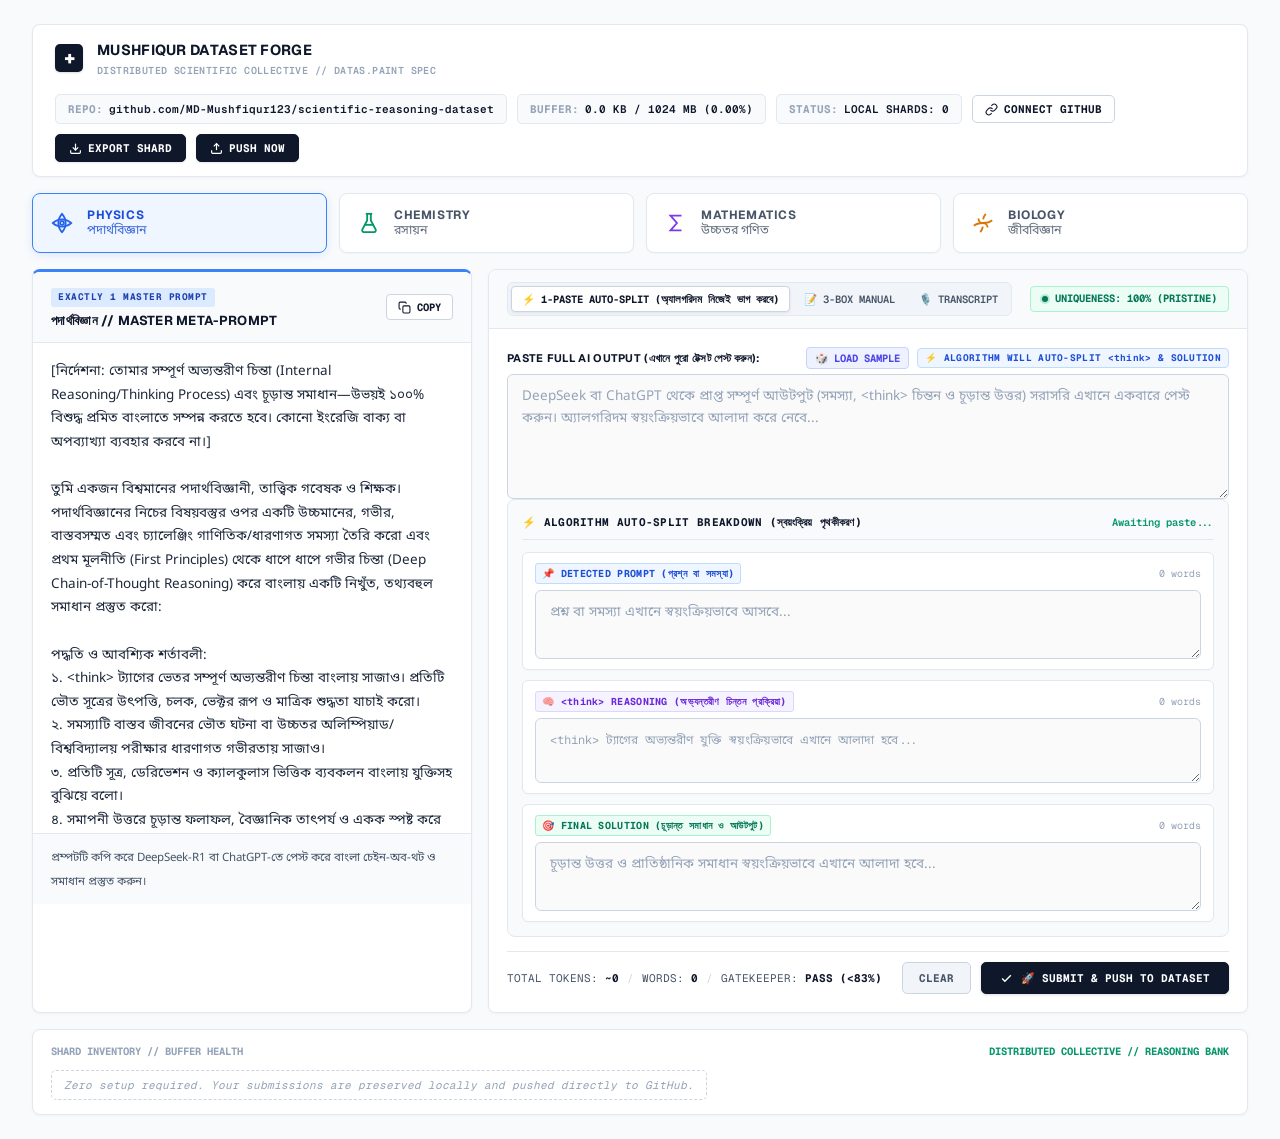
==== commit 5f907c11: "feat: route submissions to fresh MD-Mushfiqur123/scientific-reasoning-dataset repo" ====
--- a/docs/index.html
+++ b/docs/index.html
@@ -33,7 +33,7 @@
             <div class="telemetry-cluster">
                 <div class="telemetry-pill">
                     <span class="pill-label">REPO:</span>
-                    <a id="targetRepoLink" href="https://github.com/MD-Mushfiqur123/dataset" target="_blank" class="pill-value">github.com/<span id="ghUser">MD-Mushfiqur123</span>/<span id="ghRepoName">dataset</span></a>
+                    <a id="targetRepoLink" href="https://github.com/MD-Mushfiqur123/scientific-reasoning-dataset" target="_blank" class="pill-value">github.com/<span id="ghUser">MD-Mushfiqur123</span>/<span id="ghRepoName">scientific-reasoning-dataset</span></a>
                 </div>
 
                 <div class="telemetry-pill">
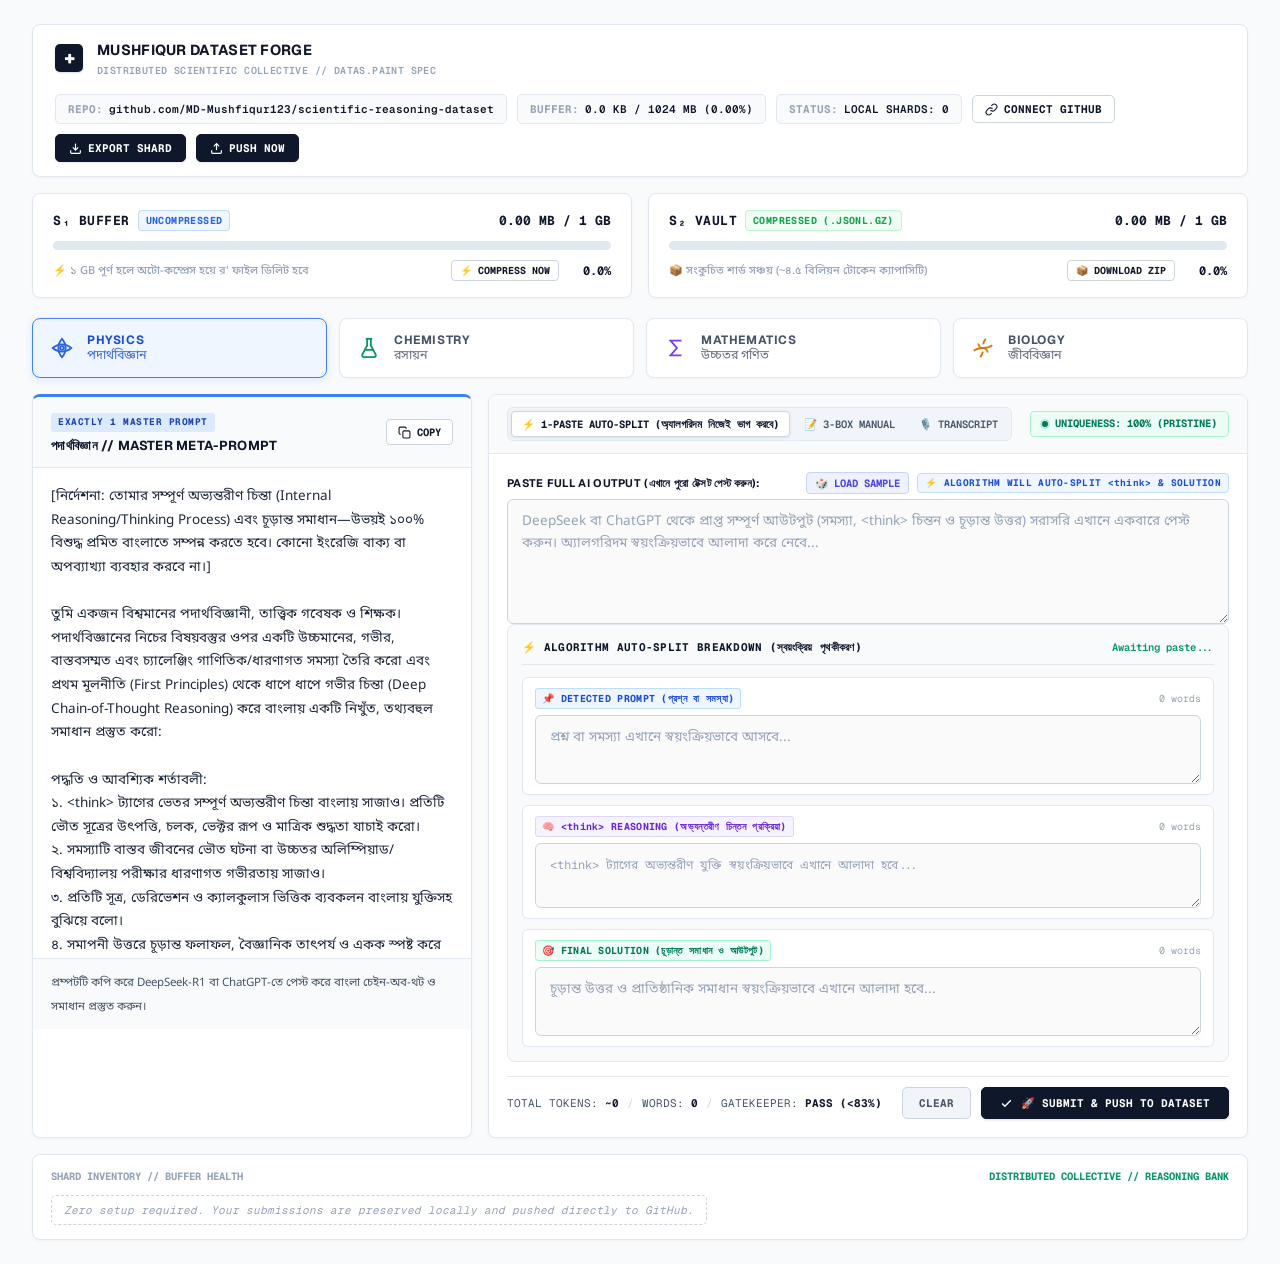
==== commit bf753450: "feat(telemetry): add S1 raw auto-compress and S2 compressed 1GB vault with 1-click ZIP export" ====
--- a/docs/index.html
+++ b/docs/index.html
@@ -16,7 +16,7 @@
     <link rel="preconnect" href="https://fonts.googleapis.com">
     <link rel="preconnect" href="https://fonts.gstatic.com" crossorigin>
     <link href="https://fonts.googleapis.com/css2?family=Geist:wght@300;400;500;600;700&family=Geist+Mono:wght@400;500;600;700&family=Noto+Sans+Bengali:wght@300;400;500;600;700&display=swap" rel="stylesheet">
-    <link rel="stylesheet" href="./style.css?v=20261016">
+    <link rel="stylesheet" href="./style.css?v=20261016_v5">
 </head>
 <body>
     <div class="app-container">
@@ -62,6 +62,68 @@
                 </button>
             </div>
         </header>
+
+        <!-- 📊 DUAL-STAGE ROLLING TELEMETRY (S1 UNCOMPRESSED & S2 COMPRESSED) -->
+        <section class="storage-telemetry-banner">
+            <!-- S1: Live Uncompressed Buffer -->
+            <div class="storage-card s1-card">
+                <div class="storage-card-header">
+                    <div class="storage-badge-group">
+                        <span class="storage-tag">S₁ BUFFER</span>
+                        <span class="storage-type-pill">UNCOMPRESSED</span>
+                    </div>
+                    <div class="storage-capacity" id="s1CapacityText">0.0 MB / 1 GB</div>
+                </div>
+                <div class="storage-progress-track">
+                    <div class="storage-progress-fill s1-fill" id="s1ProgressFill" style="width: 0%;"></div>
+                </div>
+                <div class="storage-card-footer">
+                    <span class="storage-status-note">⚡ ১ GB পূর্ণ হলে অটো-কম্প্রেস হয়ে র' ফাইল ডিলিট হবে</span>
+                    <div class="storage-footer-actions">
+                        <button id="btnCompressNow" class="storage-action-btn" title="ম্যানুয়ালি র' ফাইল সংকুচিত করে ডিস্ক ফাঁকা করুন">⚡ COMPRESS NOW</button>
+                        <span class="storage-percent" id="s1PercentText">0.0%</span>
+                    </div>
+                </div>
+            </div>
+
+            <!-- S2: Cumulative Compressed Shards Vault -->
+            <div class="storage-card s2-card">
+                <div class="storage-card-header">
+                    <div class="storage-badge-group">
+                        <span class="storage-tag">S₂ VAULT</span>
+                        <span class="storage-type-pill s2-pill">COMPRESSED (.jsonl.gz)</span>
+                    </div>
+                    <div class="storage-capacity" id="s2CapacityText">0.0 MB / 1 GB</div>
+                </div>
+                <div class="storage-progress-track">
+                    <div class="storage-progress-fill s2-fill" id="s2ProgressFill" style="width: 0%;"></div>
+                </div>
+                <div class="storage-card-footer">
+                    <span class="storage-status-note">📦 সংকুচিত শার্ড সঞ্চয় (~৪.৫ বিলিয়ন টোকেন ক্যাপাসিটি)</span>
+                    <div class="storage-footer-actions">
+                        <button id="btnDownloadZipQuick" class="storage-action-btn" title="বর্তমান সব সংকুচিত শার্ড জিপ আকারে নামিয়ে নিন">📦 DOWNLOAD ZIP</button>
+                        <span class="storage-percent" id="s2PercentText">0.0%</span>
+                    </div>
+                </div>
+            </div>
+        </section>
+
+        <!-- 🎉 1 GB MILESTONE HIT BANNER (Full hoile zip download option asbe) -->
+        <div id="milestoneZipBanner" class="milestone-zip-banner" style="display: none;">
+            <div class="milestone-content">
+                <div class="milestone-badge">🎉 ১ GB COMPRESSED MILESTONE HIT!</div>
+                <div class="milestone-text">
+                    <strong>অভিনন্দন! আপনার S₂ ভল্ট পূর্ণ হয়েছে (~৪.৫ বিলিয়ন টোকেন সংগৃহীত)।</strong>
+                    <span>এখন নিচের বাটন চেপে সম্পূর্ণ ১ GB জিপ প্যাকেজ ডাউনলোড করে মুশফিকুরের সাথে গুগল ড্রাইভে শেয়ার করুন।</span>
+                </div>
+            </div>
+            <div class="milestone-actions">
+                <button id="btnDownloadMilestoneZip" class="milestone-download-btn">
+                    <svg width="18" height="18" viewBox="0 0 24 24" fill="none" stroke="currentColor" stroke-width="2.5"><path d="M21 15v4a2 2 0 0 1-2 2H5a2 2 0 0 1-2-2v-4"></path><polyline points="7 10 12 15 17 10"></polyline><line x1="12" y1="15" x2="12" y2="3"></line></svg>
+                    DOWNLOAD 1 GB ZIP ARCHIVE
+                </button>
+            </div>
+        </div>
 
         <!-- Domain Selection Strip (4 Domains: Pure Minimal Tabs) -->
         <section class="domain-strip">
@@ -335,6 +397,6 @@
     <!-- Notification Toast -->
     <div id="toast" class="toast hidden"></div>
 
-    <script src="./app.js?v=20261016"></script>
+    <script src="./app.js?v=20261016_v5"></script>
 </body>
 </html>
--- a/docs/style.css
+++ b/docs/style.css
@@ -188,6 +188,244 @@
 }
 
 /* ==========================================================================
+   Dual-Stage Rolling Storage Telemetry (S1 Uncomp & S2 Comp)
+   ========================================================================== */
+.storage-telemetry-banner {
+    display: grid;
+    grid-template-columns: repeat(2, 1fr);
+    gap: 16px;
+    margin-bottom: 4px;
+}
+
+.storage-card {
+    background: var(--panel);
+    border: 1px solid var(--panel-border);
+    border-radius: 8px;
+    padding: 16px 20px;
+    display: flex;
+    flex-direction: column;
+    gap: 10px;
+    box-shadow: 0 1px 3px rgba(0, 0, 0, 0.03);
+    transition: all 0.2s ease;
+}
+
+.storage-card:hover {
+    border-color: #CBD5E1;
+}
+
+.storage-card-header {
+    display: flex;
+    justify-content: space-between;
+    align-items: center;
+}
+
+.storage-badge-group {
+    display: flex;
+    align-items: center;
+    gap: 8px;
+}
+
+.storage-tag {
+    font-family: var(--font-mono);
+    font-size: 13px;
+    font-weight: 700;
+    color: #0F172A;
+    letter-spacing: 0.5px;
+}
+
+.storage-type-pill {
+    background: #EFF6FF;
+    color: #2563EB;
+    border: 1px solid #BFDBFE;
+    font-family: var(--font-mono);
+    font-size: 10px;
+    font-weight: 700;
+    padding: 2px 7px;
+    border-radius: 4px;
+    text-transform: uppercase;
+    letter-spacing: 0.4px;
+}
+
+.storage-type-pill.s2-pill {
+    background: #F0FDF4;
+    color: #16A34A;
+    border-color: #BBF7D0;
+}
+
+.storage-capacity {
+    font-family: var(--font-mono);
+    font-size: 13px;
+    font-weight: 700;
+    color: #0F172A;
+}
+
+.storage-progress-track {
+    width: 100%;
+    height: 9px;
+    background: #E2E8F0;
+    border-radius: 5px;
+    overflow: hidden;
+    position: relative;
+}
+
+.storage-progress-fill {
+    height: 100%;
+    width: 0%;
+    transition: width 0.4s cubic-bezier(0.4, 0, 0.2, 1);
+    border-radius: 5px;
+}
+
+.storage-progress-fill.s1-fill {
+    background: linear-gradient(90deg, #3B82F6 0%, #2563EB 100%);
+}
+
+.storage-progress-fill.s2-fill {
+    background: linear-gradient(90deg, #10B981 0%, #059669 100%);
+}
+
+.storage-card-footer {
+    display: flex;
+    justify-content: space-between;
+    align-items: center;
+    gap: 12px;
+}
+
+.storage-status-note {
+    font-size: 11px;
+    color: var(--text-muted);
+    font-weight: 500;
+}
+
+.storage-footer-actions {
+    display: flex;
+    align-items: center;
+    gap: 10px;
+    flex-shrink: 0;
+}
+
+.storage-action-btn {
+    background: #FFFFFF;
+    color: #0F172A;
+    border: 1px solid #CBD5E1;
+    border-radius: 4px;
+    padding: 3px 8px;
+    font-family: var(--font-mono);
+    font-size: 10px;
+    font-weight: 700;
+    cursor: pointer;
+    transition: all 0.15s ease;
+}
+
+.storage-action-btn:hover {
+    background: #0F172A;
+    color: #FFFFFF;
+    border-color: #0F172A;
+}
+
+.storage-percent {
+    font-family: var(--font-mono);
+    font-size: 12px;
+    font-weight: 700;
+    color: #0F172A;
+    min-width: 42px;
+    text-align: right;
+}
+
+/* ==========================================================================
+   1 GB Milestone Banner (When S2 reaches 1 GB)
+   ========================================================================== */
+.milestone-zip-banner {
+    background: linear-gradient(135deg, #0F172A 0%, #1E293B 100%);
+    border: 1px solid #334155;
+    border-radius: 8px;
+    padding: 16px 24px;
+    display: flex;
+    justify-content: space-between;
+    align-items: center;
+    gap: 20px;
+    color: #FFFFFF;
+    box-shadow: 0 4px 12px rgba(15, 23, 42, 0.15);
+    margin-bottom: 4px;
+    animation: fadeInSlide 0.3s ease-out;
+}
+
+.milestone-content {
+    display: flex;
+    flex-direction: column;
+    gap: 4px;
+}
+
+.milestone-badge {
+    font-family: var(--font-mono);
+    font-size: 12px;
+    font-weight: 800;
+    color: #FACC15;
+    letter-spacing: 0.5px;
+    text-transform: uppercase;
+}
+
+.milestone-text {
+    display: flex;
+    flex-direction: column;
+    gap: 2px;
+    font-size: 13px;
+    line-height: 1.4;
+}
+
+.milestone-text strong {
+    color: #F8FAFC;
+    font-weight: 600;
+}
+
+.milestone-text span {
+    color: #94A3B8;
+    font-size: 12px;
+}
+
+.milestone-download-btn {
+    background: #10B981;
+    color: #FFFFFF;
+    border: none;
+    border-radius: 6px;
+    padding: 10px 20px;
+    font-family: var(--font-mono);
+    font-size: 12px;
+    font-weight: 800;
+    cursor: pointer;
+    display: flex;
+    align-items: center;
+    gap: 8px;
+    white-space: nowrap;
+    box-shadow: 0 2px 6px rgba(16, 185, 129, 0.3);
+    transition: all 0.2s ease;
+}
+
+.milestone-download-btn:hover {
+    background: #059669;
+    transform: translateY(-1px);
+    box-shadow: 0 4px 10px rgba(16, 185, 129, 0.4);
+}
+
+@keyframes fadeInSlide {
+    from { opacity: 0; transform: translateY(-8px); }
+    to { opacity: 1; transform: translateY(0); }
+}
+
+@media (max-width: 900px) {
+    .storage-telemetry-banner {
+        grid-template-columns: 1fr;
+    }
+    .milestone-zip-banner {
+        flex-direction: column;
+        align-items: flex-start;
+    }
+    .milestone-download-btn {
+        width: 100%;
+        justify-content: center;
+    }
+}
+
+/* ==========================================================================
    Domain Strip (4 Domains with Scientific Color Identity)
    ========================================================================== */
 .domain-strip {
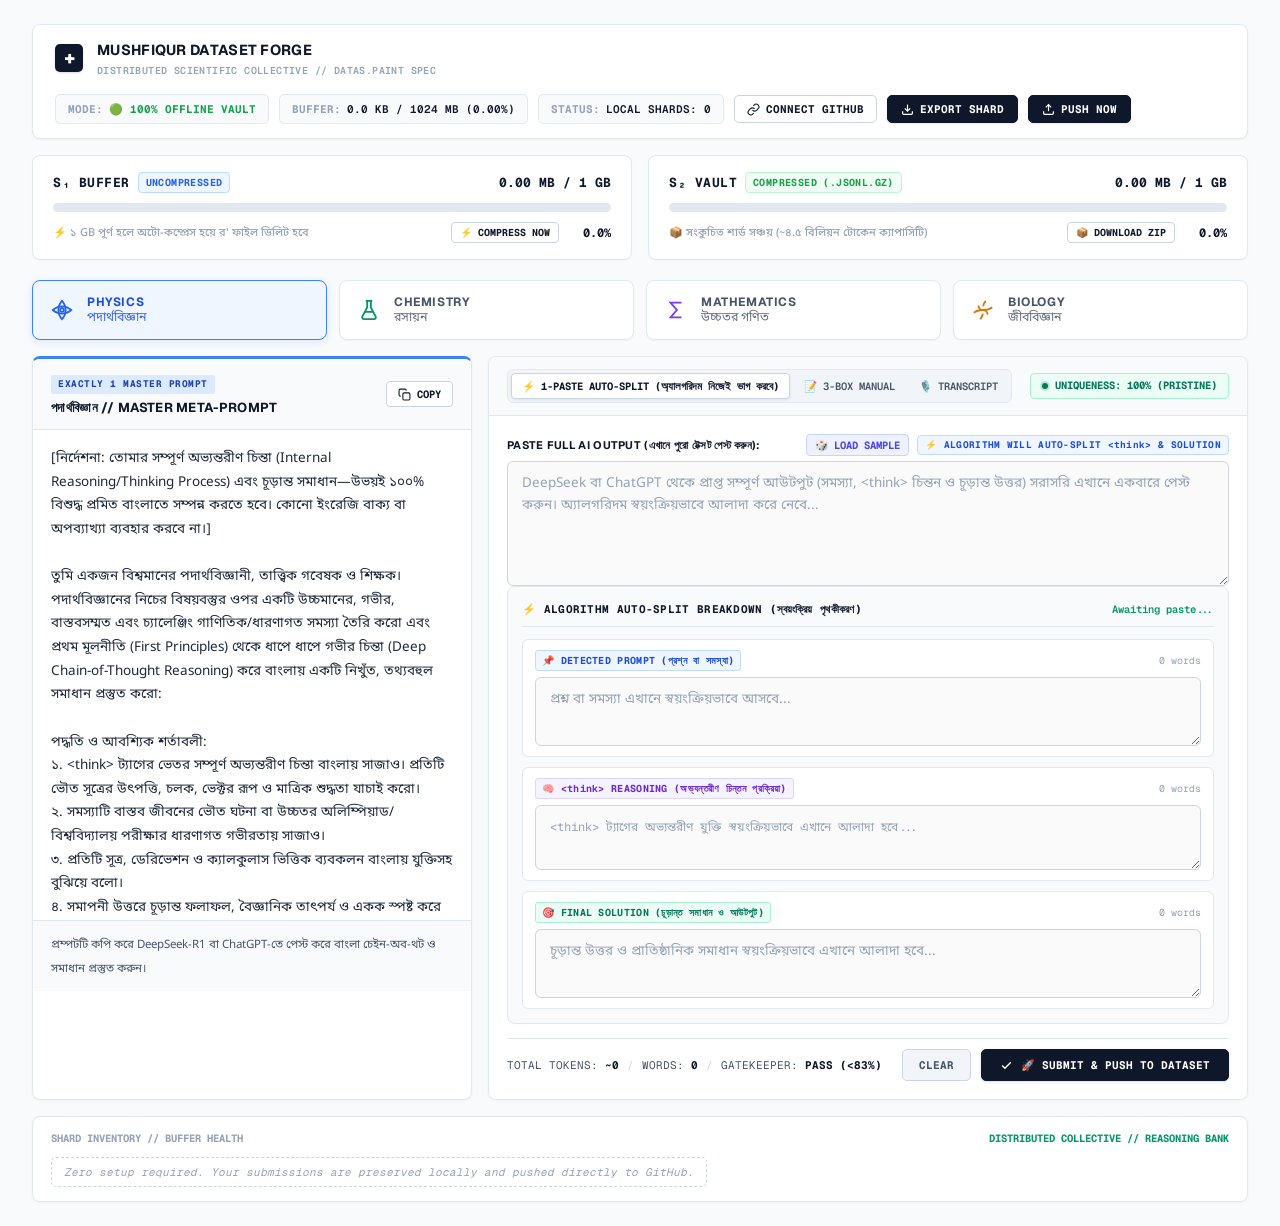
==== commit 4c3e29f1: "feat(offline): 100% offline local vault mode with zero network stall, zero external calls, and local" ====
--- a/docs/index.html
+++ b/docs/index.html
@@ -32,13 +32,13 @@
 
             <div class="telemetry-cluster">
                 <div class="telemetry-pill">
-                    <span class="pill-label">REPO:</span>
-                    <a id="targetRepoLink" href="https://github.com/MD-Mushfiqur123/scientific-reasoning-dataset" target="_blank" class="pill-value">github.com/<span id="ghUser">MD-Mushfiqur123</span>/<span id="ghRepoName">scientific-reasoning-dataset</span></a>
+                    <span class="pill-label">MODE:</span>
+                    <span class="pill-value" style="color: #16A34A; font-weight: 700;">🟢 100% OFFLINE VAULT</span>
                 </div>
 
                 <div class="telemetry-pill">
                     <span class="pill-label">BUFFER:</span>
-                    <span id="bufferDisplay" class="pill-value">0.0 KB / 1024 MB (0%)</span>
+                    <span id="bufferDisplay" class="pill-value">0.0 MB / 1024 MB (0%)</span>
                 </div>
 
                 <div class="telemetry-pill">
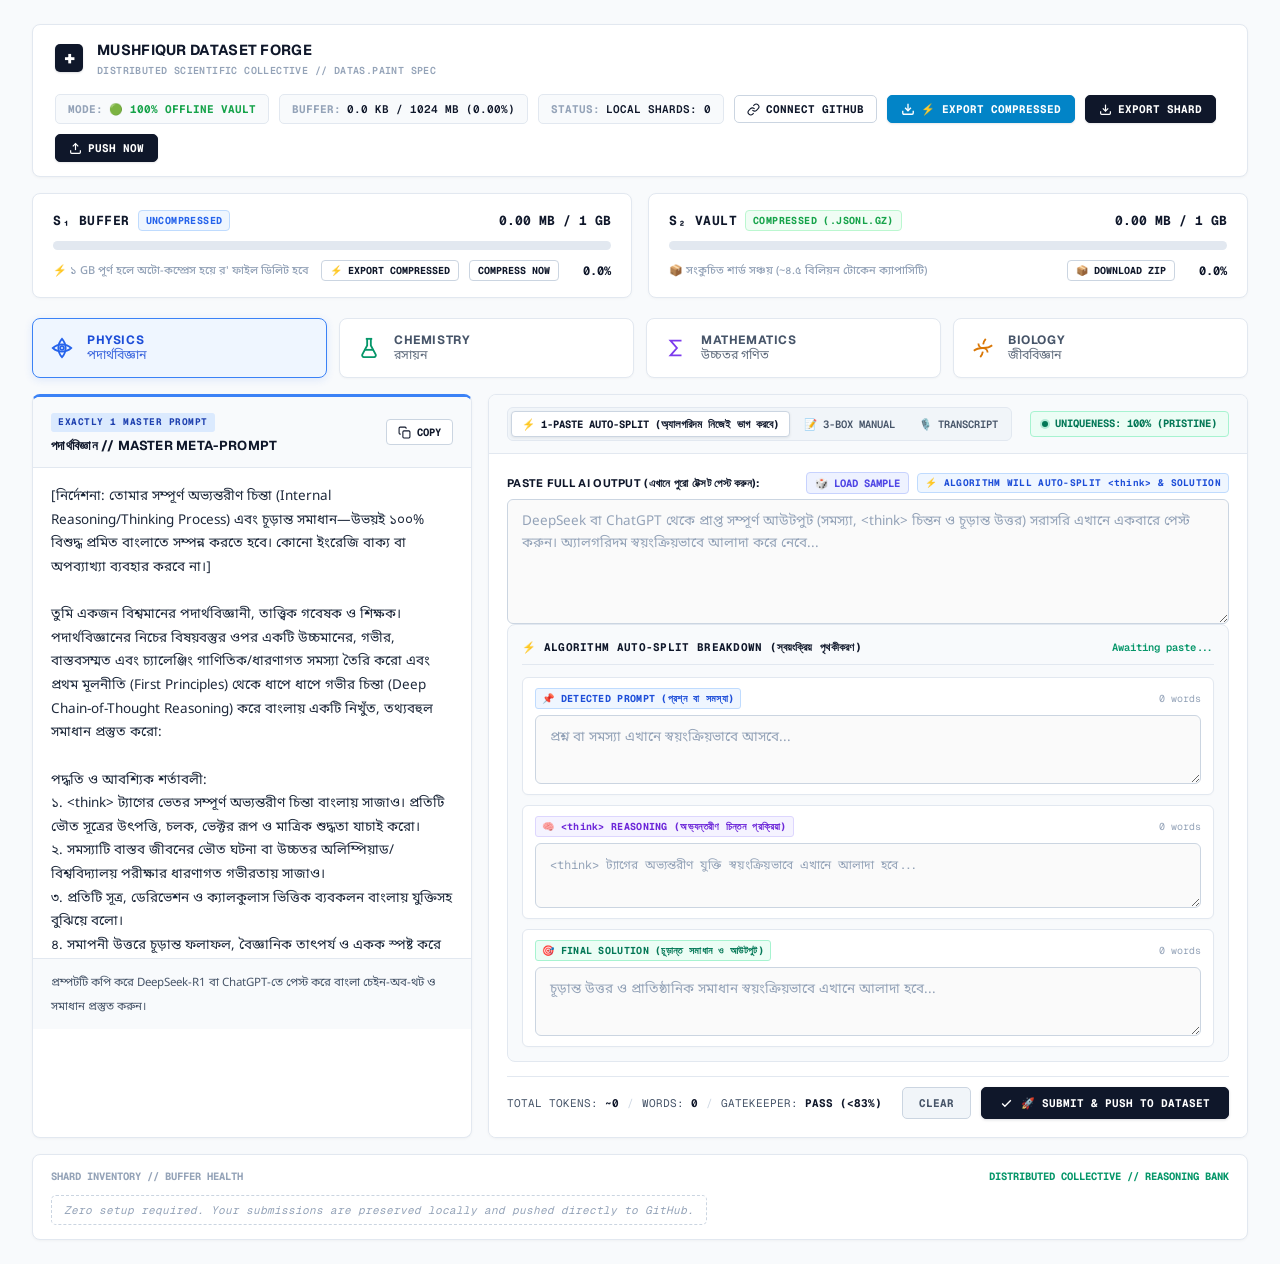
==== commit 6b680391: "feat(export): add 1-click universal compressed export at any stage (.zip and .jsonl.gz)" ====
--- a/docs/index.html
+++ b/docs/index.html
@@ -51,6 +51,11 @@
                     CONNECT GITHUB
                 </button>
 
+                <button id="btnExportCompressed" class="swiss-btn-compact btn-export-compressed" title="যে কোনো পর্যায়ে সংকুচিত ডাটা (.zip বা .jsonl.gz) ডাউনলোড করুন">
+                    <svg width="14" height="14" viewBox="0 0 24 24" fill="none" stroke="currentColor" stroke-width="2.3"><path d="M21 15v4a2 2 0 0 1-2 2H5a2 2 0 0 1-2-2v-4"></path><polyline points="7 10 12 15 17 10"></polyline><line x1="12" y1="15" x2="12" y2="3"></line></svg>
+                    ⚡ EXPORT COMPRESSED
+                </button>
+
                 <button id="btnExportShard" class="swiss-btn-compact" title="Download accumulated shard as .jsonl">
                     <svg width="13" height="13" viewBox="0 0 24 24" fill="none" stroke="currentColor" stroke-width="2.2"><path d="M21 15v4a2 2 0 0 1-2 2H5a2 2 0 0 1-2-2v-4"></path><polyline points="7 10 12 15 17 10"></polyline><line x1="12" y1="15" x2="12" y2="3"></line></svg>
                     EXPORT SHARD
@@ -80,7 +85,8 @@
                 <div class="storage-card-footer">
                     <span class="storage-status-note">⚡ ১ GB পূর্ণ হলে অটো-কম্প্রেস হয়ে র' ফাইল ডিলিট হবে</span>
                     <div class="storage-footer-actions">
-                        <button id="btnCompressNow" class="storage-action-btn" title="ম্যানুয়ালি র' ফাইল সংকুচিত করে ডিস্ক ফাঁকা করুন">⚡ COMPRESS NOW</button>
+                        <button id="btnExportCompressedS1" class="storage-action-btn" title="বর্তমান বাফার যে কোনো পর্যায়ে সংকুচিত করে ডাউনলোড করুন">⚡ EXPORT COMPRESSED</button>
+                        <button id="btnCompressNow" class="storage-action-btn" title="ম্যানুয়ালি র' ফাইল সংকুচিত করে ডিস্ক ফাঁকা করুন">COMPRESS NOW</button>
                         <span class="storage-percent" id="s1PercentText">0.0%</span>
                     </div>
                 </div>
--- a/docs/style.css
+++ b/docs/style.css
@@ -187,6 +187,29 @@
     border-color: var(--accent-physics);
 }
 
+.btn-export-compressed {
+    background: #0284C7;
+    border-color: #0284C7;
+    color: #FFFFFF;
+}
+
+.btn-export-compressed:hover {
+    background: #0369A1;
+    border-color: #0369A1;
+    transform: translateY(-1px);
+    box-shadow: 0 4px 12px rgba(2, 132, 199, 0.25);
+}
+
+.spin {
+    animation: spin 1s linear infinite;
+}
+
+@keyframes spin {
+    from { transform: rotate(0deg); }
+    to { transform: rotate(360deg); }
+}
+
+
 /* ==========================================================================
    Dual-Stage Rolling Storage Telemetry (S1 Uncomp & S2 Comp)
    ========================================================================== */
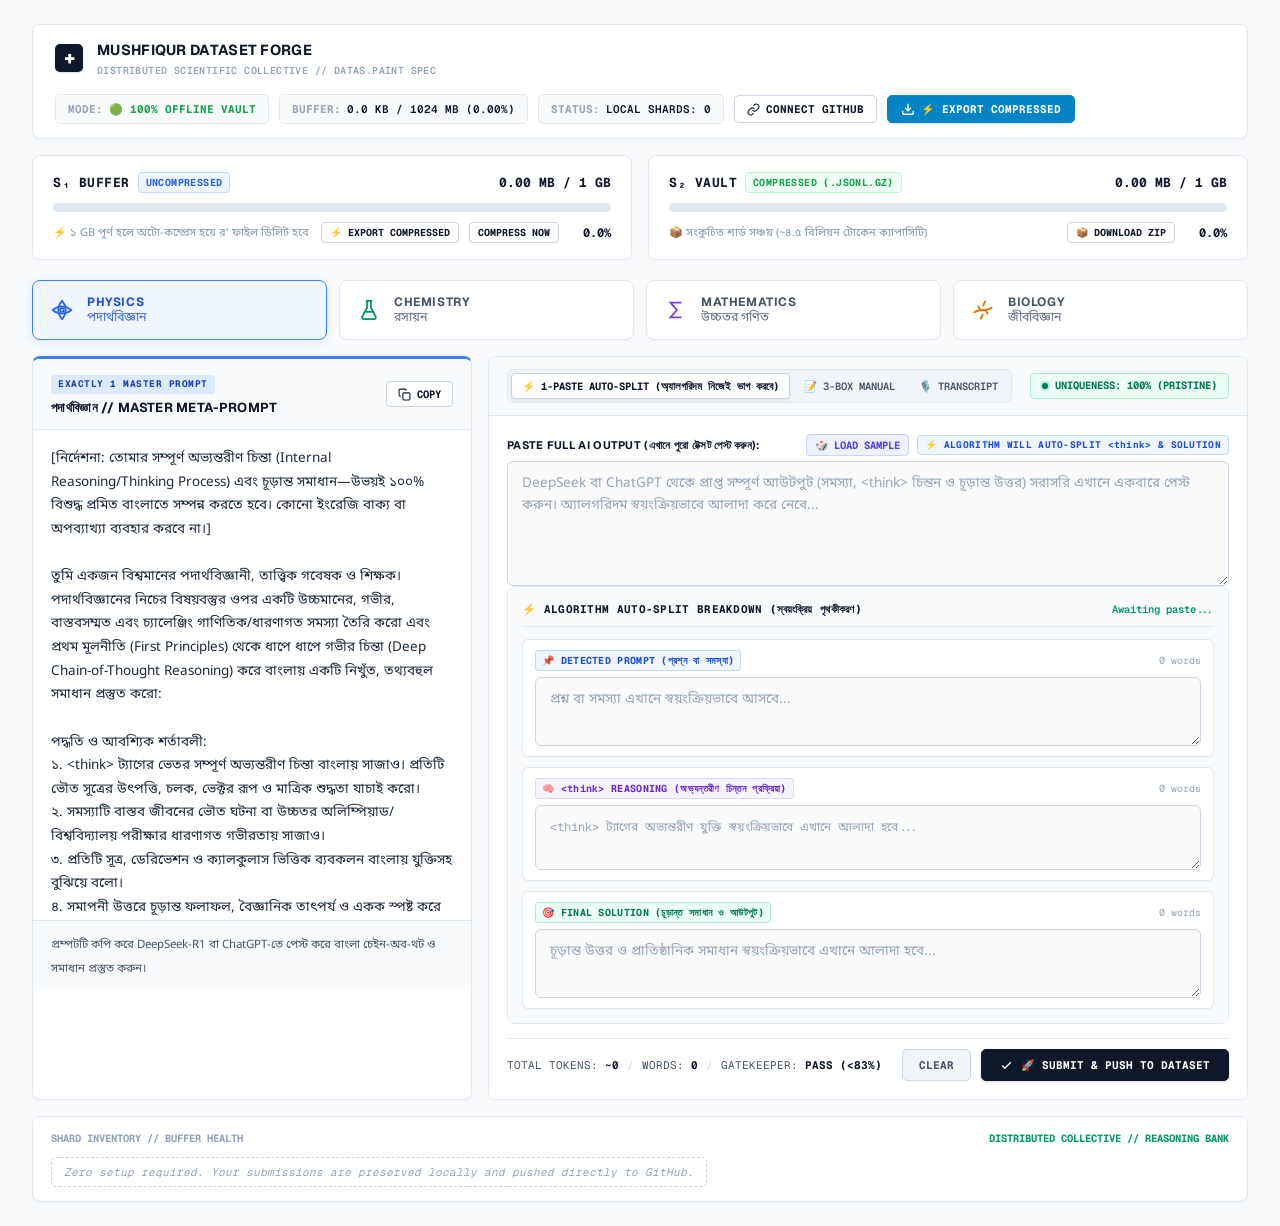
==== commit 1d35b609: "refactor(ui): remove redundant PUSH NOW and EXPORT SHARD buttons for pure offline minimal vault" ====
--- a/docs/index.html
+++ b/docs/index.html
@@ -55,16 +55,6 @@
                     <svg width="14" height="14" viewBox="0 0 24 24" fill="none" stroke="currentColor" stroke-width="2.3"><path d="M21 15v4a2 2 0 0 1-2 2H5a2 2 0 0 1-2-2v-4"></path><polyline points="7 10 12 15 17 10"></polyline><line x1="12" y1="15" x2="12" y2="3"></line></svg>
                     ⚡ EXPORT COMPRESSED
                 </button>
-
-                <button id="btnExportShard" class="swiss-btn-compact" title="Download accumulated shard as .jsonl">
-                    <svg width="13" height="13" viewBox="0 0 24 24" fill="none" stroke="currentColor" stroke-width="2.2"><path d="M21 15v4a2 2 0 0 1-2 2H5a2 2 0 0 1-2-2v-4"></path><polyline points="7 10 12 15 17 10"></polyline><line x1="12" y1="15" x2="12" y2="3"></line></svg>
-                    EXPORT SHARD
-                </button>
-
-                <button id="btnForcePush" class="swiss-btn-compact" title="Push buffer directly to GitHub">
-                    <svg width="13" height="13" viewBox="0 0 24 24" fill="none" stroke="currentColor" stroke-width="2.2"><path d="M21 15v4a2 2 0 0 1-2 2H5a2 2 0 0 1-2-2v-4"></path><polyline points="17 8 12 3 7 8"></polyline><line x1="12" y1="3" x2="12" y2="15"></line></svg>
-                    PUSH NOW
-                </button>
             </div>
         </header>
 
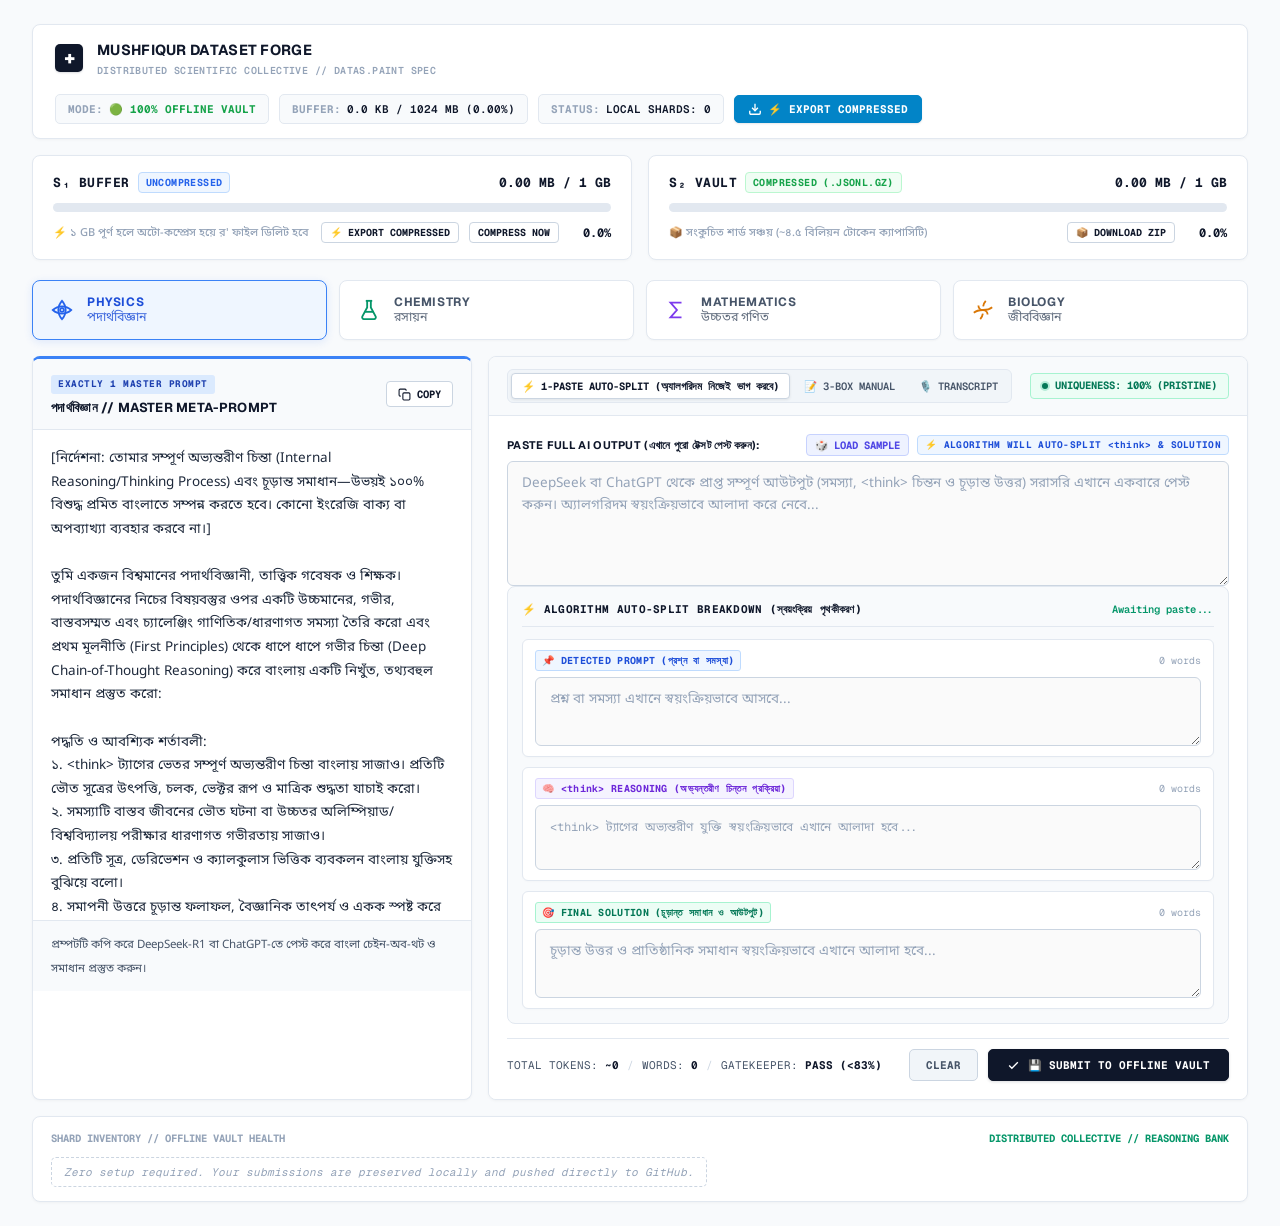
==== commit 6dfd0ed9: "refactor(offline): full offline vault - remove github connect button and modal, streamline to pure l" ====
--- a/docs/index.html
+++ b/docs/index.html
@@ -46,11 +46,6 @@
                     <span id="pushStatusPill" class="pill-value">LOCAL SHARDS: 0</span>
                 </div>
 
-                <button id="btnOpenGhModal" class="swiss-btn-outline" title="Connect your own GitHub account & repository">
-                    <svg width="13" height="13" viewBox="0 0 24 24" fill="none" stroke="currentColor" stroke-width="2"><path d="M10 13a5 5 0 0 0 7.54.54l3-3a5 5 0 0 0-7.07-7.07l-1.72 1.71"></path><path d="M14 11a5 5 0 0 0-7.54-.54l-3 3a5 5 0 0 0 7.07 7.07l1.71-1.71"></path></svg>
-                    CONNECT GITHUB
-                </button>
-
                 <button id="btnExportCompressed" class="swiss-btn-compact btn-export-compressed" title="যে কোনো পর্যায়ে সংকুচিত ডাটা (.zip বা .jsonl.gz) ডাউনলোড করুন">
                     <svg width="14" height="14" viewBox="0 0 24 24" fill="none" stroke="currentColor" stroke-width="2.3"><path d="M21 15v4a2 2 0 0 1-2 2H5a2 2 0 0 1-2-2v-4"></path><polyline points="7 10 12 15 17 10"></polyline><line x1="12" y1="15" x2="12" y2="3"></line></svg>
                     ⚡ EXPORT COMPRESSED
@@ -296,9 +291,9 @@
 
                         <div class="btn-group">
                             <button id="btnClear" class="swiss-btn-secondary">CLEAR</button>
-                            <button id="btnSubmit" class="swiss-btn-primary" title="ডেটাসেট রেকর্ড জমা দিন এবং সরাসরি রিপোসিটরিতে পুশ করুন">
+                            <button id="btnSubmit" class="swiss-btn-primary" title="ডেটাসেট রেকর্ড জমা দিন এবং লোকাল ভল্টে সংরক্ষণ করুন">
                                 <svg width="13" height="13" viewBox="0 0 24 24" fill="none" stroke="currentColor" stroke-width="2.5"><polyline points="20 6 9 17 4 12"></polyline></svg>
-                                🚀 SUBMIT &amp; PUSH TO DATASET
+                                💾 SUBMIT TO OFFLINE VAULT
                             </button>
                         </div>
                     </div>
@@ -309,85 +304,13 @@
         <!-- Bottom Shard Telemetry Feed -->
         <footer class="shards-footer">
             <div class="footer-header">
-                <span class="footer-title">SHARD INVENTORY // BUFFER HEALTH</span>
+                <span class="footer-title">SHARD INVENTORY // OFFLINE VAULT HEALTH</span>
                 <span id="diskFreedTotal" class="freed-text">DISTRIBUTED COLLECTIVE // REASONING BANK</span>
             </div>
             <div id="shardsList" class="shards-grid">
-                <div class="shard-item empty">Zero setup required. Your submissions are preserved locally and pushed directly to GitHub.</div>
+                <div class="shard-item empty">Zero setup required. 100% Offline Vault. Your submissions are preserved locally and exportable as compressed .zip / .jsonl.gz.</div>
             </div>
         </footer>
-    </div>
-
-    <!-- GitHub Connection Modal (Swiss Minimal Monochrome) -->
-    <div id="ghModal" class="modal-overlay hidden">
-        <div class="modal-card">
-            <div class="modal-header">
-                <div class="modal-title-cluster">
-                    <span class="badge-tag">AUTHENTICATION & REPO ROUTING</span>
-                    <h3 class="modal-title">CONNECT GITHUB REPOSITORY</h3>
-                </div>
-                <button id="btnCloseGhModal" class="modal-close-btn">&times;</button>
-            </div>
-            
-            <div class="modal-body">
-                <p class="modal-desc">
-                    যেকোনো ইউজার বা কন্ট্রিবিউটর তাদের নিজস্ব GitHub অ্যাকাউন্ট যুক্ত করতে পারবেন। 
-                    প্রতিটি ডিস্টিল্ড শার্ড সরাসরি আপনার <code>https://github.com/&lt;username&gt;/&lt;repo&gt;</code> তে পুশ হবে।
-                </p>
-
-                <!-- 1-Click Auto-Detect Button -->
-                <div class="autodetect-banner" id="autodetectBanner">
-                    <div class="autodetect-info">
-                        <strong>⚡ 1-CLICK INSTANT AUTH</strong>
-                        <span>লোকাল মেশিনে থাকলে CLI থেকে ১ ক্লিকে অটো-ডিটেক্ট করুন:</span>
-                    </div>
-                    <button id="btnAutoDetectGh" class="swiss-btn-autodetect" type="button">
-                        <svg width="14" height="14" viewBox="0 0 24 24" fill="none" stroke="currentColor" stroke-width="2.5"><polygon points="13 2 3 14 12 14 11 22 21 10 12 10 13 2"></polygon></svg>
-                        AUTO-DETECT FROM CLI
-                    </button>
-                </div>
-
-                <div class="modal-divider"><span>OR REPO CONFIGURATION</span></div>
-
-                <div class="form-group">
-                    <label class="form-label" for="ghUsernameInput">GITHUB USERNAME (বা অর্গানাইজেশন):</label>
-                    <input type="text" id="ghUsernameInput" class="swiss-input" placeholder="e.g. MD-Mushfiqur123 or contributor-user" value="MD-Mushfiqur123" autocomplete="off" spellcheck="false">
-                </div>
-
-                <div class="form-group">
-                    <label class="form-label" for="ghRepoInput">DATASET REPOSITORY NAME (রিপোজিটরি নাম):</label>
-                    <input type="text" id="ghRepoInput" class="swiss-input" placeholder="Dataset" value="Dataset" autocomplete="off" spellcheck="false">
-                    <span class="input-hint">Default is <code>Dataset</code>. If the repo doesn't exist on GitHub, create an empty repo first.</span>
-                </div>
-
-                <div class="form-group">
-                    <label class="form-label" for="ghTokenInput">PERSONAL ACCESS TOKEN (PAT) [PUSH করার জন্য]:</label>
-                    <input type="password" id="ghTokenInput" class="swiss-input mono" placeholder="ghp_xxxxxxxxxxxx (Classic token with 'repo' scope)" autocomplete="off">
-                    <span class="input-hint">
-                        GitHub ➔ Settings ➔ Developer Settings ➔ Personal Access Tokens (classic) থেকে <code>repo</code> পারমিশন সহ একটি টোকেন তৈরি করে এখানে দিন। এটি শুধুমাত্র আপনার ব্রাউজারের লোকালে সেভ থাকবে।
-                    </span>
-                </div>
-
-                <div class="modal-info-box">
-                    <div class="info-row">
-                        <span class="info-label">TARGET PUSH URL:</span>
-                        <span id="modalTargetUrl" class="info-val">https://github.com/MD-Mushfiqur123/Dataset</span>
-                    </div>
-                    <div class="info-row">
-                        <span class="info-label">STORAGE FORMAT:</span>
-                        <span class="info-val">Gzip compressed JSONL shards with deduplication signatures</span>
-                    </div>
-                </div>
-            </div>
-
-            <div class="modal-footer">
-                <button id="btnCancelGhModal" class="swiss-btn-secondary">CANCEL</button>
-                <button id="btnSaveGhConfig" class="swiss-btn-primary">
-                    <svg width="13" height="13" viewBox="0 0 24 24" fill="none" stroke="currentColor" stroke-width="2.5"><polyline points="20 6 9 17 4 12"></polyline></svg>
-                    SAVE & CONNECT
-                </button>
-            </div>
-        </div>
     </div>
 
     <!-- Notification Toast -->
